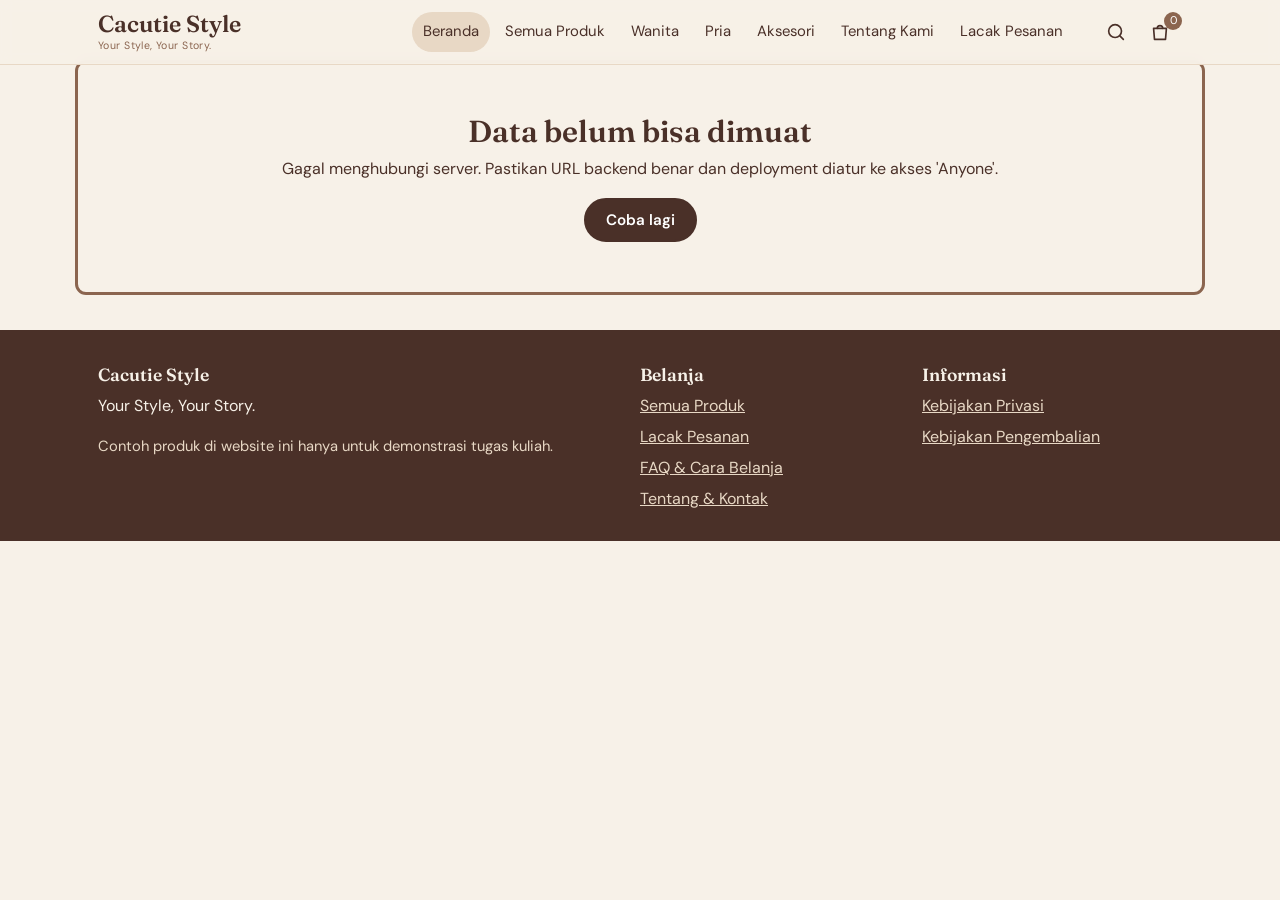
==== index.html @ c0fb253f "index.html" ====
<!DOCTYPE html>
<html lang="id">
<head>
<meta charset="utf-8">
<meta name="viewport" content="width=device-width, initial-scale=1">
<title>Cacutie Style | Your Style, Your Story.</title>
<meta name="description" content="Cacutie Style: toko fashion online untuk wanita, pria, dan aksesori.">
<link rel="preconnect" href="https://fonts.googleapis.com">
<link rel="preconnect" href="https://fonts.gstatic.com" crossorigin>
<link href="https://fonts.googleapis.com/css2?family=DM+Sans:wght@400;500;700&family=Fraunces:wght@600&display=swap" rel="stylesheet">
<link rel="stylesheet" href="style.css">
</head>
<body>
<a class="skip" href="#app">Lewati ke konten</a>

<header class="top">
  <div class="wrap">
    <div class="bar">
      <a class="logo" href="#/" aria-label="Cacutie Style, ke beranda">Cacutie Style<small>Your Style, Your Story.</small></a>
      <nav class="main" id="nav" aria-label="Menu utama">
        <a href="#/" data-r="home">Beranda</a>
        <a href="#/produk" data-r="produk">Semua Produk</a>
        <a href="#/produk?kat=Wanita">Wanita</a>
        <a href="#/produk?kat=Pria">Pria</a>
        <a href="#/produk?kat=Aksesori">Aksesori</a>
        <a href="#/tentang" data-r="tentang">Tentang Kami</a>
        <a href="#/lacak" data-r="lacak">Lacak Pesanan</a>
      </nav>
      <div class="actions">
        <button class="icon-btn" id="btnSearch" aria-label="Cari produk" aria-expanded="false">
          <svg viewBox="0 0 24 24" aria-hidden="true"><circle cx="11" cy="11" r="7"/><path d="M20 20l-3.5-3.5"/></svg>
        </button>
        <a class="icon-btn" href="#/keranjang" aria-label="Keranjang belanja">
          <svg viewBox="0 0 24 24" aria-hidden="true"><path d="M5 8h14l-1 12H6L5 8z"/><path d="M9 8a3 3 0 016 0"/></svg>
          <span class="badge" id="cartCount" hidden>0</span>
        </a>
        <button class="icon-btn burger" id="btnMenu" aria-label="Buka menu" aria-expanded="false" aria-controls="nav">
          <svg viewBox="0 0 24 24" aria-hidden="true"><path d="M4 7h16M4 12h16M4 17h16"/></svg>
        </button>
      </div>
    </div>
    <div class="searchbar" id="searchbar">
      <form id="searchForm" role="search">
        <label class="sr" for="q">Cari produk</label>
        <input id="q" type="search" placeholder="Cari nama produk atau SKU" autocomplete="off">
        <button class="btn" type="submit">Cari</button>
      </form>
    </div>
  </div>
</header>

<main id="app" class="wrap" tabindex="-1"></main>

<footer>
  <div class="wrap fgrid">
    <div>
      <h3>Cacutie Style</h3>
      <p id="fSlogan">Your Style, Your Story.</p>
      <p class="muted" style="color:var(--beige)">Contoh produk di website ini hanya untuk demonstrasi tugas kuliah.</p>
    </div>
    <div>
      <h3>Belanja</h3>
      <ul>
        <li><a href="#/produk">Semua Produk</a></li>
        <li><a href="#/lacak">Lacak Pesanan</a></li>
        <li><a href="#/faq">FAQ &amp; Cara Belanja</a></li>
        <li><a href="#/tentang">Tentang &amp; Kontak</a></li>
      </ul>
    </div>
    <div>
      <h3>Informasi</h3>
      <ul>
        <li><a href="#/privasi">Kebijakan Privasi</a></li>
        <li><a href="#/pengembalian">Kebijakan Pengembalian</a></li>
      </ul>
      <p id="fContact" class="muted" style="color:var(--beige)"></p>
    </div>
  </div>
</footer>

<div id="toast" role="status" aria-live="polite"></div>

<script src="config.js"></script>
<script src="api.js"></script>
<script src="app.js"></script>
</body>
</html>
---- style.css ----
/* Cacutie Style - style.css (dipakai index.html dan admin.html) */
:root{
  --cocoa:#4A3028; --mocha:#8B654F; --latte:#C6A98D; --beige:#E8D8C5; --cream:#F7F1E8; --white:#FFFFFF;
  --ok:#3E6B48; --warn:#9A5B13; --err:#9B2C2C;
  --r:14px; --shadow:0 2px 12px rgba(74,48,40,.08);
  --serif:"Fraunces","Georgia",serif; --sans:"DM Sans","Segoe UI",system-ui,sans-serif;
}
*{box-sizing:border-box}
html{scroll-behavior:smooth}
body{margin:0;background:var(--cream);color:var(--cocoa);font:16px/1.55 var(--sans);overflow-x:hidden}
img{max-width:100%;display:block}
a{color:var(--mocha)}
h1,h2,h3{font-family:var(--serif);font-weight:600;line-height:1.2;margin:0 0 .5em}
h1{font-size:clamp(2rem,6vw,3.2rem)} h2{font-size:clamp(1.4rem,4vw,1.9rem)} h3{font-size:1.1rem}
p{margin:0 0 1em}
:focus-visible{outline:3px solid var(--mocha);outline-offset:2px;border-radius:6px}
.wrap{max-width:1120px;margin:0 auto;padding:0 18px}
.section{padding:34px 0}
.muted{color:#6d5449;font-size:.92rem}
.sr{position:absolute;left:-9999px}
.skip{position:absolute;left:8px;top:-60px;background:var(--cocoa);color:var(--white);padding:8px 14px;border-radius:8px;z-index:100}
.skip:focus{top:8px}

/* Tombol: satu gaya untuk semua halaman */
.btn{display:inline-flex;align-items:center;justify-content:center;gap:8px;min-height:44px;padding:0 20px;border-radius:999px;border:2px solid var(--cocoa);background:var(--cocoa);color:var(--white);font:600 .95rem var(--sans);cursor:pointer;text-decoration:none;transition:background .2s,color .2s}
.btn:hover{background:var(--mocha);border-color:var(--mocha)}
.btn.ghost{background:transparent;color:var(--cocoa)} .btn.ghost:hover{background:var(--beige);border-color:var(--cocoa)}
.btn.danger{background:var(--err);border-color:var(--err)}
.btn.sm{min-height:36px;padding:0 14px;font-size:.85rem}
.btn[disabled]{opacity:.5;cursor:not-allowed}
.link{background:none;border:0;color:var(--mocha);text-decoration:underline;cursor:pointer;font:inherit;padding:6px 0}

/* Header */
header.top{position:sticky;top:0;z-index:50;background:rgba(247,241,232,.96);border-bottom:1px solid var(--beige);backdrop-filter:blur(6px)}
.bar{display:flex;align-items:center;gap:14px;min-height:64px}
.logo{font:600 1.45rem var(--serif);color:var(--cocoa);text-decoration:none;display:flex;flex-direction:column;line-height:1}
.logo small{font:400 .66rem var(--sans);color:var(--mocha);letter-spacing:.04em;margin-top:3px}
nav.main{margin-left:auto;display:flex;gap:4px;align-items:center}
nav.main a{padding:8px 11px;border-radius:999px;color:var(--cocoa);text-decoration:none;font-size:.93rem}
nav.main a:hover,nav.main a.on{background:var(--beige)}
.icon-btn{position:relative;width:44px;height:44px;border-radius:50%;border:0;background:transparent;color:var(--cocoa);cursor:pointer;display:grid;place-items:center}
.icon-btn:hover{background:var(--beige)}
.icon-btn svg{width:22px;height:22px;stroke:currentColor;fill:none;stroke-width:1.8;stroke-linecap:round;stroke-linejoin:round}
.badge{position:absolute;top:2px;right:0;min-width:18px;height:18px;border-radius:9px;background:var(--mocha);color:var(--white);font-size:.7rem;display:grid;place-items:center;padding:0 4px}
.burger{display:none}
.searchbar{display:none;padding:0 0 12px} .searchbar.open{display:block}
.searchbar form{display:flex;gap:8px}
@media(max-width:860px){
  .burger{display:grid}
  nav.main{display:none;position:absolute;left:0;right:0;top:64px;background:var(--cream);flex-direction:column;align-items:stretch;padding:10px 18px 16px;border-bottom:1px solid var(--beige)}
  nav.main.open{display:flex} nav.main a{padding:12px}
  .actions{margin-left:auto}
}
.actions{display:flex}
@media(min-width:861px){.actions{margin-left:6px}}

/* Form */
label{display:block;font-weight:600;font-size:.9rem;margin-bottom:4px}
input,select,textarea{width:100%;min-height:44px;padding:10px 14px;border:1.5px solid var(--latte);border-radius:12px;background:var(--white);color:var(--cocoa);font:inherit}
textarea{min-height:90px;resize:vertical}
.field{margin-bottom:14px} .field .err{color:var(--err);font-size:.85rem;margin-top:4px;min-height:1em}
.field.bad input,.field.bad textarea,.field.bad select{border-color:var(--err)}
.row{display:grid;gap:14px} @media(min-width:640px){.row.two{grid-template-columns:1fr 1fr}}

/* Kartu & grid */
.card{background:var(--white);border-radius:var(--r);box-shadow:var(--shadow);padding:18px}
.grid{display:grid;gap:18px;grid-template-columns:repeat(2,1fr)}
@media(min-width:760px){.grid{grid-template-columns:repeat(3,1fr)}} @media(min-width:1000px){.grid{grid-template-columns:repeat(4,1fr)}}
.pcard{background:var(--white);border-radius:var(--r);box-shadow:var(--shadow);overflow:hidden;text-decoration:none;color:inherit;display:flex;flex-direction:column}
.pcard .meta{padding:12px 14px 16px}
.pcard h3{font:600 1rem var(--sans);margin:0 0 4px}
.price{font-weight:700}
.pimg{position:relative;aspect-ratio:4/5;background:var(--beige);overflow:hidden}
.pimg img{width:100%;height:100%;object-fit:cover}
.ph{width:100%;height:100%;display:grid;place-items:center;text-align:center;padding:12px;font:600 1.1rem var(--serif);color:var(--mocha);background:linear-gradient(160deg,var(--beige),var(--cream))}
.tag{position:absolute;left:10px;top:10px;background:var(--cocoa);color:var(--white);font-size:.75rem;padding:3px 10px;border-radius:999px}
.tag.soldout{background:var(--white);color:var(--err);border:1px solid var(--err)}

/* Hero */
.hero{background:var(--beige);border-radius:24px;padding:44px 24px;margin-top:18px;display:grid;gap:18px}
@media(min-width:800px){.hero{grid-template-columns:1.2fr 1fr;align-items:center;padding:56px}}
.hero .art{aspect-ratio:1;max-width:340px;justify-self:center;width:100%;border-radius:50% 50% 24px 24px;background:radial-gradient(circle at 30% 25%,var(--latte),var(--mocha));display:grid;place-items:center;color:var(--cream);font:600 2.2rem var(--serif);text-align:center;padding:20px}
.cats{display:grid;gap:14px;grid-template-columns:repeat(3,1fr)}
.cat{background:var(--white);border-radius:var(--r);padding:22px 10px;text-align:center;text-decoration:none;color:var(--cocoa);font:600 1.05rem var(--serif);box-shadow:var(--shadow);border-bottom:4px solid var(--latte)}
.cat:hover{border-color:var(--mocha)}
.promo{background:var(--cocoa);color:var(--cream);border-radius:20px;padding:28px 24px;display:flex;flex-wrap:wrap;gap:14px;align-items:center;justify-content:space-between}
.promo h2{margin:0;color:var(--cream)} .promo .btn{background:var(--cream);color:var(--cocoa);border-color:var(--cream)}
.why{display:grid;gap:16px} @media(min-width:760px){.why{grid-template-columns:repeat(3,1fr)}}

/* Katalog & detail */
.filters{display:grid;gap:10px;margin-bottom:18px} @media(min-width:760px){.filters{grid-template-columns:2fr 1fr 1fr 1fr auto;align-items:end}}
.chk{display:flex;align-items:center;gap:8px;min-height:44px;font-weight:500} .chk input{width:20px;min-height:20px}
.detail{display:grid;gap:26px} @media(min-width:800px){.detail{grid-template-columns:1fr 1fr}}
.opts{display:flex;flex-wrap:wrap;gap:8px;margin:6px 0 16px}
.opt{min-height:40px;min-width:44px;padding:0 14px;border:1.5px solid var(--latte);border-radius:999px;background:var(--white);color:var(--cocoa);cursor:pointer;font:inherit}
.opt[aria-pressed=true]{background:var(--cocoa);color:var(--white);border-color:var(--cocoa)}
.opt[disabled]{text-decoration:line-through;opacity:.45;cursor:not-allowed}
.qty{display:inline-flex;align-items:center;border:1.5px solid var(--latte);border-radius:999px;background:var(--white)}
.qty button{width:40px;height:40px;border:0;background:none;font-size:1.2rem;cursor:pointer;color:var(--cocoa)} .qty span{min-width:30px;text-align:center;font-weight:600}
.stars{color:var(--mocha);letter-spacing:2px}
.notice{padding:12px 16px;border-radius:12px;background:var(--beige);margin-bottom:14px}
.notice.warn{background:#F5E4C8;color:var(--warn)} .notice.error{background:#F3D9D6;color:var(--err)} .notice.ok{background:#DDEBDD;color:var(--ok)}
.empty{text-align:center;padding:48px 16px} .empty h2{margin-bottom:8px}

/* Keranjang & checkout */
.cartitem{display:grid;grid-template-columns:80px 1fr;gap:14px;padding:14px 0;border-bottom:1px solid var(--beige)}
.cartitem .pimg{aspect-ratio:1;border-radius:10px}
.cartitem .line{display:flex;flex-wrap:wrap;gap:10px;align-items:center;justify-content:space-between;margin-top:8px}
.layout2{display:grid;gap:22px} @media(min-width:880px){.layout2{grid-template-columns:1.5fr 1fr;align-items:start}}
.sum div{display:flex;justify-content:space-between;padding:5px 0} .sum .tot{border-top:1px solid var(--beige);margin-top:6px;padding-top:10px;font-weight:700;font-size:1.1rem}
.steps{display:flex;gap:6px;list-style:none;padding:0;margin:0 0 20px;flex-wrap:wrap}
.steps li{padding:6px 14px;border-radius:999px;background:var(--beige);font-size:.85rem}
.steps li.on{background:var(--cocoa);color:var(--white)} .steps li.done{background:var(--latte)}
.pay{display:flex;gap:10px;align-items:flex-start;padding:12px;border:1.5px solid var(--latte);border-radius:12px;background:var(--white);margin-bottom:10px;cursor:pointer}
.pay input{width:20px;min-height:20px;margin-top:3px}
.code{font:700 1.5rem var(--serif);background:var(--beige);padding:10px 16px;border-radius:12px;display:inline-block;letter-spacing:.04em;word-break:break-all}
table{width:100%;border-collapse:collapse;font-size:.92rem} th,td{text-align:left;padding:9px 8px;border-bottom:1px solid var(--beige);vertical-align:top} th{background:var(--cream)}
.tablewrap{overflow-x:auto}
.pill{display:inline-block;padding:2px 10px;border-radius:999px;background:var(--beige);font-size:.8rem;white-space:nowrap}

/* Footer, toast, loading */
footer{background:var(--cocoa);color:var(--cream);margin-top:40px;padding:34px 0 24px}
footer a{color:var(--beige)} footer h3{color:var(--cream)}
.fgrid{display:grid;gap:22px} @media(min-width:760px){.fgrid{grid-template-columns:2fr 1fr 1fr}}
footer ul{list-style:none;padding:0;margin:0} footer li{margin-bottom:6px}
#toast{position:fixed;left:50%;bottom:20px;transform:translateX(-50%);z-index:200;display:flex;flex-direction:column;gap:8px;width:min(92vw,420px)}
.toast{background:var(--cocoa);color:var(--white);padding:12px 16px;border-radius:12px;box-shadow:var(--shadow)} .toast.error{background:var(--err)} .toast.ok{background:var(--ok)}
.loading{text-align:center;padding:50px 0;color:var(--mocha)}
.spin{width:30px;height:30px;border:3px solid var(--beige);border-top-color:var(--mocha);border-radius:50%;margin:0 auto 10px;animation:sp .8s linear infinite}
@keyframes sp{to{transform:rotate(360deg)}}
@media(prefers-reduced-motion:reduce){*{animation:none!important;transition:none!important;scroll-behavior:auto!important}}

/* Admin */
.admin-tabs{display:flex;gap:6px;flex-wrap:wrap;margin:16px 0}
.admin-tabs button{min-height:40px;padding:0 16px;border-radius:999px;border:1.5px solid var(--latte);background:var(--white);color:var(--cocoa);cursor:pointer;font:inherit}
.admin-tabs button[aria-selected=true]{background:var(--cocoa);color:var(--white);border-color:var(--cocoa)}
.stats{display:grid;gap:14px;grid-template-columns:repeat(2,1fr);margin-bottom:18px} @media(min-width:800px){.stats{grid-template-columns:repeat(5,1fr)}}
.stat b{display:block;font:600 1.6rem var(--serif)}
dialog{border:0;border-radius:var(--r);padding:20px;max-width:min(680px,94vw);width:100%;background:var(--cream);color:var(--cocoa);box-shadow:0 10px 40px rgba(0,0,0,.25)}
dialog::backdrop{background:rgba(74,48,40,.45)}
.vrow{display:grid;grid-template-columns:1fr 1fr 80px auto auto;gap:6px;margin-bottom:8px;align-items:center}
@media(max-width:560px){.vrow{grid-template-columns:1fr 1fr;} }
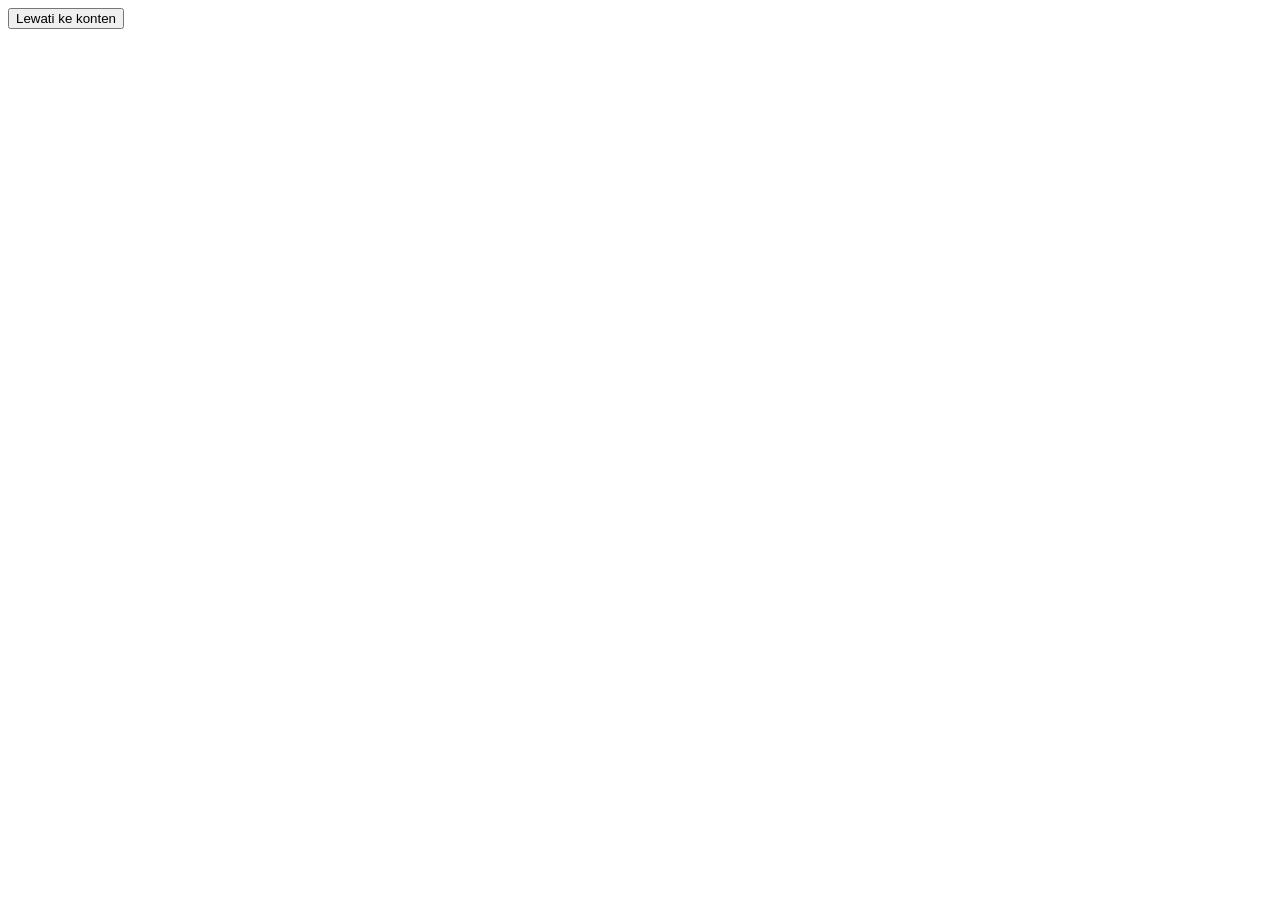
==== commit f4d13218: "Add files via upload" ====
--- a/index.html
+++ b/index.html
@@ -5,26 +5,45 @@
 <meta name="viewport" content="width=device-width, initial-scale=1">
 <title>Cacutie Style | Your Style, Your Story.</title>
 <meta name="description" content="Cacutie Style: toko fashion online untuk wanita, pria, dan aksesori.">
+<link rel="icon" href="assets/logo.svg" type="image/svg+xml">
 <link rel="preconnect" href="https://fonts.googleapis.com">
 <link rel="preconnect" href="https://fonts.gstatic.com" crossorigin>
 <link href="https://fonts.googleapis.com/css2?family=DM+Sans:wght@400;500;700&family=Fraunces:wght@600&display=swap" rel="stylesheet">
-<link rel="stylesheet" href="style.css">
+<link rel="stylesheet" href="css/style.css">
 </head>
 <body>
-<a class="skip" href="#app">Lewati ke konten</a>
+<button class="skip" id="skip" type="button">Lewati ke konten</button>
 
+<!-- 1) GERBANG: tiga pilihan saat tautan dibuka -->
+<section id="gate" class="gate" hidden aria-labelledby="gTitle">
+  <div class="box">
+    <img src="assets/logo.svg" width="96" height="96" alt="Logo Cacutie Style">
+    <h1 id="gTitle">Cacutie Style</h1>
+    <p class="muted" style="font-size:1.05rem">Your Style, Your Story.</p>
+    <div class="gopts">
+      <button class="gopt" id="gGuest" type="button"><b>Masuk sebagai Tamu</b><span>Langsung belanja tanpa akun</span></button>
+      <button class="gopt" id="gAcct" type="button"><b>Login / Buat Akun</b><span id="gAcctSub">Pesan lebih cepat dan lihat riwayat pesananmu</span></button>
+      <button class="gopt" id="gAdmin" type="button"><b>Login Admin</b><span>Kelola produk, pesanan, dan toko</span></button>
+    </div>
+  </div>
+</section>
+
+<!-- 2) TOKO PELANGGAN -->
+<div id="shop" hidden>
 <header class="top">
   <div class="wrap">
     <div class="bar">
-      <a class="logo" href="#/" aria-label="Cacutie Style, ke beranda">Cacutie Style<small>Your Style, Your Story.</small></a>
+      <a class="logo" href="#/" aria-label="Cacutie Style, ke beranda"><img src="assets/logo.svg" alt=""><span class="lt">Cacutie Style<small>Your Style, Your Story.</small></span></a>
       <nav class="main" id="nav" aria-label="Menu utama">
         <a href="#/" data-r="home">Beranda</a>
         <a href="#/produk" data-r="produk">Semua Produk</a>
         <a href="#/produk?kat=Wanita">Wanita</a>
         <a href="#/produk?kat=Pria">Pria</a>
         <a href="#/produk?kat=Aksesori">Aksesori</a>
-        <a href="#/tentang" data-r="tentang">Tentang Kami</a>
         <a href="#/lacak" data-r="lacak">Lacak Pesanan</a>
+        <a href="#/faq" data-r="faq">Bantuan</a>
+        <a href="#/masuk" id="navAcct" data-r="masuk">Masuk / Daftar</a>
+        <a href="#" id="navGate">Ganti mode</a>
       </nav>
       <div class="actions">
         <button class="icon-btn" id="btnSearch" aria-label="Cari produk" aria-expanded="false">
@@ -48,40 +67,28 @@
     </div>
   </div>
 </header>
+<main id="app" class="wrap" tabindex="-1"></main>
+</div>
 
-<main id="app" class="wrap" tabindex="-1"></main>
+<!-- 3) PANEL ADMIN (tautan yang sama) -->
+<div id="admin" hidden>
+<header class="top"><div class="wrap"><div class="bar">
+  <span class="logo"><img src="assets/logo.svg" alt=""><span class="lt">Cacutie Style<small>Panel admin</small></span></span>
+  <nav class="main" style="margin-left:auto;display:flex;position:static;padding:0;border:0;background:none;flex-direction:row">
+    <button class="btn sm ghost" id="admShop" type="button">Lihat toko</button>
+    <button class="btn sm ghost" id="admGate" type="button">Ganti mode</button>
+    <button class="btn sm" id="logout" type="button" hidden>Keluar</button>
+  </nav>
+</div></div></header>
+<main class="wrap" id="adm" tabindex="-1" style="min-height:60vh"></main>
+</div>
 
-<footer>
-  <div class="wrap fgrid">
-    <div>
-      <h3>Cacutie Style</h3>
-      <p id="fSlogan">Your Style, Your Story.</p>
-      <p class="muted" style="color:var(--beige)">Contoh produk di website ini hanya untuk demonstrasi tugas kuliah.</p>
-    </div>
-    <div>
-      <h3>Belanja</h3>
-      <ul>
-        <li><a href="#/produk">Semua Produk</a></li>
-        <li><a href="#/lacak">Lacak Pesanan</a></li>
-        <li><a href="#/faq">FAQ &amp; Cara Belanja</a></li>
-        <li><a href="#/tentang">Tentang &amp; Kontak</a></li>
-      </ul>
-    </div>
-    <div>
-      <h3>Informasi</h3>
-      <ul>
-        <li><a href="#/privasi">Kebijakan Privasi</a></li>
-        <li><a href="#/pengembalian">Kebijakan Pengembalian</a></li>
-      </ul>
-      <p id="fContact" class="muted" style="color:var(--beige)"></p>
-    </div>
-  </div>
-</footer>
-
+<dialog id="dlg" aria-modal="true"></dialog>
 <div id="toast" role="status" aria-live="polite"></div>
 
-<script src="config.js"></script>
-<script src="api.js"></script>
-<script src="app.js"></script>
+<script src="js/config.js"></script>
+<script src="js/api.js"></script>
+<script src="js/admin.js"></script>
+<script src="js/app.js"></script>
 </body>
 </html>
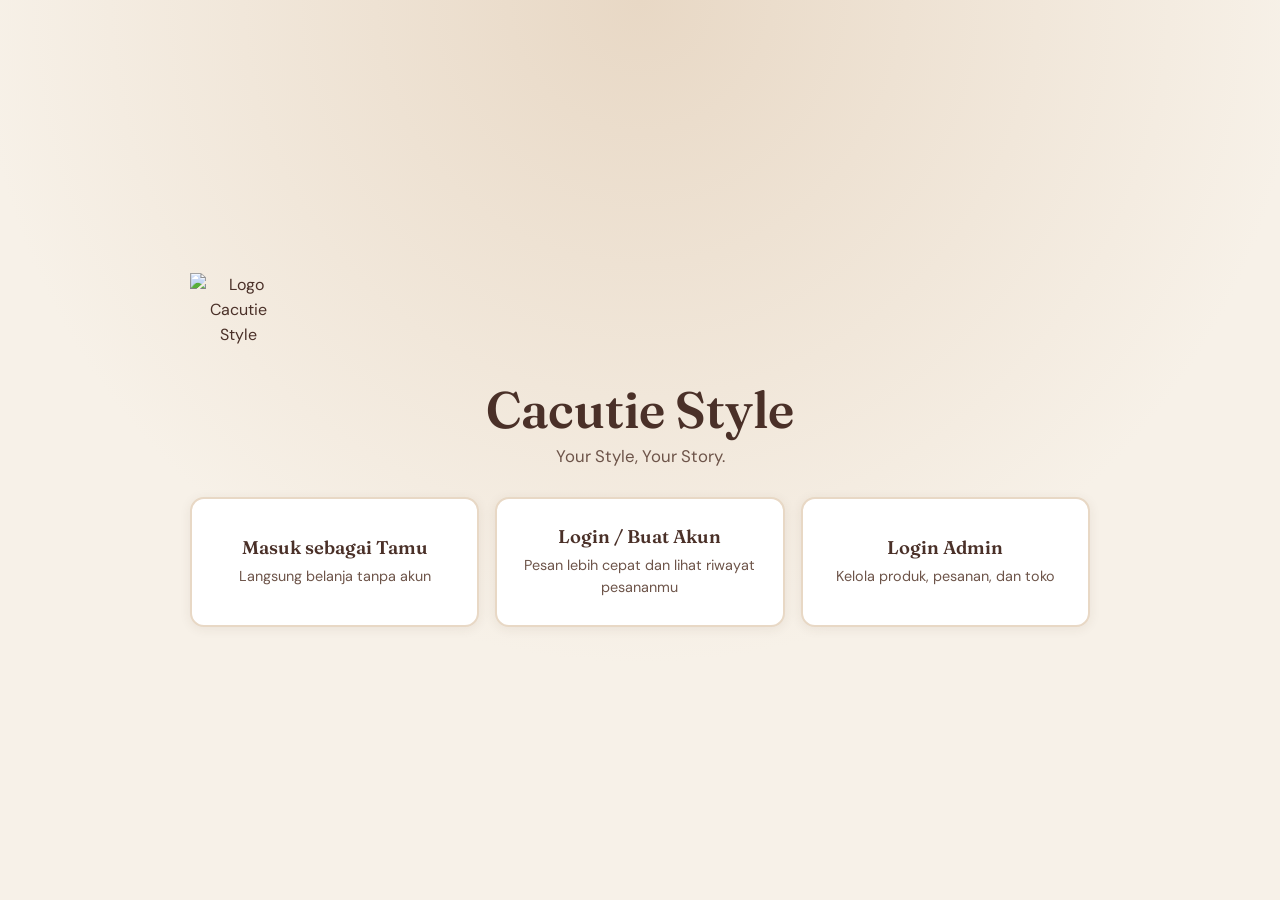
==== commit 19677f3d: "index.html" ====
--- a/index.html
+++ b/index.html
@@ -9,7 +9,7 @@
 <link rel="preconnect" href="https://fonts.googleapis.com">
 <link rel="preconnect" href="https://fonts.gstatic.com" crossorigin>
 <link href="https://fonts.googleapis.com/css2?family=DM+Sans:wght@400;500;700&family=Fraunces:wght@600&display=swap" rel="stylesheet">
-<link rel="stylesheet" href="css/style.css">
+<link rel="stylesheet" href="style.css">
 </head>
 <body>
 <button class="skip" id="skip" type="button">Lewati ke konten</button>
@@ -86,9 +86,9 @@
 <dialog id="dlg" aria-modal="true"></dialog>
 <div id="toast" role="status" aria-live="polite"></div>
 
-<script src="js/config.js"></script>
-<script src="js/api.js"></script>
-<script src="js/admin.js"></script>
-<script src="js/app.js"></script>
+<script src="config.js"></script>
+<script src="api.js"></script>
+<script src="admin.js"></script>
+<script src="app.js"></script>
 </body>
 </html>
--- a/style.css
+++ b/style.css
@@ -0,0 +1,166 @@
+/* Cacutie Style - style.css (dipakai index.html) */
+:root{
+  --cocoa:#4A3028; --mocha:#8B654F; --latte:#C6A98D; --beige:#E8D8C5; --cream:#F7F1E8; --white:#FFFFFF;
+  --ok:#3E6B48; --warn:#9A5B13; --err:#9B2C2C;
+  --r:14px; --shadow:0 2px 12px rgba(74,48,40,.08);
+  --serif:"Fraunces","Georgia",serif; --sans:"DM Sans","Segoe UI",system-ui,sans-serif;
+}
+*{box-sizing:border-box}
+html{scroll-behavior:smooth}
+body{margin:0;background:var(--cream);color:var(--cocoa);font:16px/1.55 var(--sans);overflow-x:hidden}
+img{max-width:100%;display:block}
+a{color:var(--mocha)}
+h1,h2,h3{font-family:var(--serif);font-weight:600;line-height:1.2;margin:0 0 .5em}
+h1{font-size:clamp(2rem,6vw,3.2rem)} h2{font-size:clamp(1.4rem,4vw,1.9rem)} h3{font-size:1.1rem}
+p{margin:0 0 1em}
+:focus-visible{outline:3px solid var(--mocha);outline-offset:2px;border-radius:6px}
+.wrap{max-width:1120px;margin:0 auto;padding:0 18px}
+.section{padding:34px 0}
+.muted{color:#6d5449;font-size:.92rem}
+.sr{position:absolute;left:-9999px}
+.skip{position:absolute;left:8px;top:-60px;background:var(--cocoa);color:var(--white);padding:8px 14px;border-radius:8px;z-index:100}
+.skip:focus{top:8px}
+
+/* Tombol: satu gaya untuk semua halaman */
+.btn{display:inline-flex;align-items:center;justify-content:center;gap:8px;min-height:44px;padding:0 20px;border-radius:999px;border:2px solid var(--cocoa);background:var(--cocoa);color:var(--white);font:600 .95rem var(--sans);cursor:pointer;text-decoration:none;transition:background .2s,color .2s}
+.btn:hover{background:var(--mocha);border-color:var(--mocha)}
+.btn.ghost{background:transparent;color:var(--cocoa)} .btn.ghost:hover{background:var(--beige);border-color:var(--cocoa)}
+.btn.danger{background:var(--err);border-color:var(--err)}
+.btn.sm{min-height:36px;padding:0 14px;font-size:.85rem}
+.btn[disabled]{opacity:.5;cursor:not-allowed}
+.link{background:none;border:0;color:var(--mocha);text-decoration:underline;cursor:pointer;font:inherit;padding:6px 0}
+
+/* Header */
+header.top{position:sticky;top:0;z-index:50;background:rgba(247,241,232,.96);border-bottom:1px solid var(--beige);backdrop-filter:blur(6px)}
+.bar{display:flex;align-items:center;gap:14px;min-height:64px}
+.logo{font:600 1.45rem var(--serif);color:var(--cocoa);text-decoration:none;display:flex;flex-direction:column;line-height:1}
+.logo small{font:400 .66rem var(--sans);color:var(--mocha);letter-spacing:.04em;margin-top:3px}
+nav.main{margin-left:auto;display:flex;gap:4px;align-items:center}
+nav.main a{padding:8px 11px;border-radius:999px;color:var(--cocoa);text-decoration:none;font-size:.93rem}
+nav.main a:hover,nav.main a.on{background:var(--beige)}
+.icon-btn{position:relative;width:44px;height:44px;border-radius:50%;border:0;background:transparent;color:var(--cocoa);cursor:pointer;display:grid;place-items:center}
+.icon-btn:hover{background:var(--beige)}
+.icon-btn svg{width:22px;height:22px;stroke:currentColor;fill:none;stroke-width:1.8;stroke-linecap:round;stroke-linejoin:round}
+.badge{position:absolute;top:2px;right:0;min-width:18px;height:18px;border-radius:9px;background:var(--mocha);color:var(--white);font-size:.7rem;display:grid;place-items:center;padding:0 4px}
+.burger{display:none}
+.searchbar{display:none;padding:0 0 12px} .searchbar.open{display:block}
+.searchbar form{display:flex;gap:8px}
+@media(max-width:860px){
+  .burger{display:grid}
+  nav.main{display:none;position:absolute;left:0;right:0;top:64px;background:var(--cream);flex-direction:column;align-items:stretch;padding:10px 18px 16px;border-bottom:1px solid var(--beige)}
+  nav.main.open{display:flex} nav.main a{padding:12px}
+  .actions{margin-left:auto}
+}
+.actions{display:flex}
+@media(min-width:861px){.actions{margin-left:6px}}
+
+/* Form */
+label{display:block;font-weight:600;font-size:.9rem;margin-bottom:4px}
+input,select,textarea{width:100%;min-height:44px;padding:10px 14px;border:1.5px solid var(--latte);border-radius:12px;background:var(--white);color:var(--cocoa);font:inherit}
+textarea{min-height:90px;resize:vertical}
+.field{margin-bottom:14px} .field .err{color:var(--err);font-size:.85rem;margin-top:4px;min-height:1em}
+.field.bad input,.field.bad textarea,.field.bad select{border-color:var(--err)}
+.row{display:grid;gap:14px} @media(min-width:640px){.row.two{grid-template-columns:1fr 1fr}}
+
+/* Kartu & grid */
+.card{background:var(--white);border-radius:var(--r);box-shadow:var(--shadow);padding:18px}
+.grid{display:grid;gap:18px;grid-template-columns:repeat(2,1fr)}
+@media(min-width:760px){.grid{grid-template-columns:repeat(3,1fr)}} @media(min-width:1000px){.grid{grid-template-columns:repeat(4,1fr)}}
+.pcard{background:var(--white);border-radius:var(--r);box-shadow:var(--shadow);overflow:hidden;text-decoration:none;color:inherit;display:flex;flex-direction:column}
+.pcard .meta{padding:12px 14px 16px}
+.pcard h3{font:600 1rem var(--sans);margin:0 0 4px}
+.price{font-weight:700}
+.pimg{position:relative;aspect-ratio:4/5;background:var(--beige);overflow:hidden}
+.pimg img{width:100%;height:100%;object-fit:cover}
+.ph{width:100%;height:100%;display:grid;place-items:center;text-align:center;padding:12px;font:600 1.1rem var(--serif);color:var(--mocha);background:linear-gradient(160deg,var(--beige),var(--cream))}
+.tag{position:absolute;left:10px;top:10px;background:var(--cocoa);color:var(--white);font-size:.75rem;padding:3px 10px;border-radius:999px}
+.tag.soldout{background:var(--white);color:var(--err);border:1px solid var(--err)}
+
+/* Hero */
+.hero{background:var(--beige);border-radius:24px;padding:44px 24px;margin-top:18px;display:grid;gap:18px}
+@media(min-width:800px){.hero{grid-template-columns:1.2fr 1fr;align-items:center;padding:56px}}
+.hero .art{aspect-ratio:1;max-width:340px;justify-self:center;width:100%;border-radius:50% 50% 24px 24px;background:radial-gradient(circle at 30% 25%,var(--latte),var(--mocha));display:grid;place-items:center;color:var(--cream);font:600 2.2rem var(--serif);text-align:center;padding:20px}
+.cats{display:grid;gap:14px;grid-template-columns:repeat(3,1fr)}
+.cat{background:var(--white);border-radius:var(--r);padding:22px 10px;text-align:center;text-decoration:none;color:var(--cocoa);font:600 1.05rem var(--serif);box-shadow:var(--shadow);border-bottom:4px solid var(--latte)}
+.cat:hover{border-color:var(--mocha)}
+.promo{background:var(--cocoa);color:var(--cream);border-radius:20px;padding:28px 24px;display:flex;flex-wrap:wrap;gap:14px;align-items:center;justify-content:space-between}
+.promo h2{margin:0;color:var(--cream)} .promo .btn{background:var(--cream);color:var(--cocoa);border-color:var(--cream)}
+.why{display:grid;gap:16px} @media(min-width:760px){.why{grid-template-columns:repeat(3,1fr)}}
+
+/* Katalog & detail */
+.filters{display:grid;gap:10px;margin-bottom:18px} @media(min-width:760px){.filters{grid-template-columns:2fr 1fr 1fr 1fr auto;align-items:end}}
+.chk{display:flex;align-items:center;gap:8px;min-height:44px;font-weight:500} .chk input{width:20px;min-height:20px}
+.detail{display:grid;gap:26px} @media(min-width:800px){.detail{grid-template-columns:1fr 1fr}}
+.opts{display:flex;flex-wrap:wrap;gap:8px;margin:6px 0 16px}
+.opt{min-height:40px;min-width:44px;padding:0 14px;border:1.5px solid var(--latte);border-radius:999px;background:var(--white);color:var(--cocoa);cursor:pointer;font:inherit}
+.opt[aria-pressed=true]{background:var(--cocoa);color:var(--white);border-color:var(--cocoa)}
+.opt[disabled]{text-decoration:line-through;opacity:.45;cursor:not-allowed}
+.qty{display:inline-flex;align-items:center;border:1.5px solid var(--latte);border-radius:999px;background:var(--white)}
+.qty button{width:40px;height:40px;border:0;background:none;font-size:1.2rem;cursor:pointer;color:var(--cocoa)} .qty span{min-width:30px;text-align:center;font-weight:600}
+.stars{color:var(--mocha);letter-spacing:2px}
+.notice{padding:12px 16px;border-radius:12px;background:var(--beige);margin-bottom:14px}
+.notice.warn{background:#F5E4C8;color:var(--warn)} .notice.error{background:#F3D9D6;color:var(--err)} .notice.ok{background:#DDEBDD;color:var(--ok)}
+.empty{text-align:center;padding:48px 16px} .empty h2{margin-bottom:8px}
+
+/* Keranjang & checkout */
+.cartitem{display:grid;grid-template-columns:80px 1fr;gap:14px;padding:14px 0;border-bottom:1px solid var(--beige)}
+.cartitem .pimg{aspect-ratio:1;border-radius:10px}
+.cartitem .line{display:flex;flex-wrap:wrap;gap:10px;align-items:center;justify-content:space-between;margin-top:8px}
+.layout2{display:grid;gap:22px} @media(min-width:880px){.layout2{grid-template-columns:1.5fr 1fr;align-items:start}}
+.sum div{display:flex;justify-content:space-between;padding:5px 0} .sum .tot{border-top:1px solid var(--beige);margin-top:6px;padding-top:10px;font-weight:700;font-size:1.1rem}
+.steps{display:flex;gap:6px;list-style:none;padding:0;margin:0 0 20px;flex-wrap:wrap}
+.steps li{padding:6px 14px;border-radius:999px;background:var(--beige);font-size:.85rem}
+.steps li.on{background:var(--cocoa);color:var(--white)} .steps li.done{background:var(--latte)}
+.pay{display:flex;gap:10px;align-items:flex-start;padding:12px;border:1.5px solid var(--latte);border-radius:12px;background:var(--white);margin-bottom:10px;cursor:pointer}
+.pay input{width:20px;min-height:20px;margin-top:3px}
+.code{font:700 1.5rem var(--serif);background:var(--beige);padding:10px 16px;border-radius:12px;display:inline-block;letter-spacing:.04em;word-break:break-all}
+table{width:100%;border-collapse:collapse;font-size:.92rem} th,td{text-align:left;padding:9px 8px;border-bottom:1px solid var(--beige);vertical-align:top} th{background:var(--cream)}
+.tablewrap{overflow-x:auto}
+.pill{display:inline-block;padding:2px 10px;border-radius:999px;background:var(--beige);font-size:.8rem;white-space:nowrap}
+
+/* Footer, toast, loading */
+footer{background:var(--cocoa);color:var(--cream);margin-top:40px;padding:34px 0 24px}
+footer a{color:var(--beige)} footer h3{color:var(--cream)}
+.fgrid{display:grid;gap:22px} @media(min-width:760px){.fgrid{grid-template-columns:2fr 1fr 1fr}}
+footer ul{list-style:none;padding:0;margin:0} footer li{margin-bottom:6px}
+#toast{position:fixed;left:50%;bottom:20px;transform:translateX(-50%);z-index:200;display:flex;flex-direction:column;gap:8px;width:min(92vw,420px)}
+.toast{background:var(--cocoa);color:var(--white);padding:12px 16px;border-radius:12px;box-shadow:var(--shadow)} .toast.error{background:var(--err)} .toast.ok{background:var(--ok)}
+.loading{text-align:center;padding:50px 0;color:var(--mocha)}
+.spin{width:30px;height:30px;border:3px solid var(--beige);border-top-color:var(--mocha);border-radius:50%;margin:0 auto 10px;animation:sp .8s linear infinite}
+@keyframes sp{to{transform:rotate(360deg)}}
+@media(prefers-reduced-motion:reduce){*{animation:none!important;transition:none!important;scroll-behavior:auto!important}}
+
+/* Admin */
+.admin-tabs{display:flex;gap:6px;flex-wrap:wrap;margin:16px 0}
+.admin-tabs button{min-height:40px;padding:0 16px;border-radius:999px;border:1.5px solid var(--latte);background:var(--white);color:var(--cocoa);cursor:pointer;font:inherit}
+.admin-tabs button[aria-selected=true]{background:var(--cocoa);color:var(--white);border-color:var(--cocoa)}
+.stats{display:grid;gap:14px;grid-template-columns:repeat(2,1fr);margin-bottom:18px} @media(min-width:800px){.stats{grid-template-columns:repeat(5,1fr)}}
+.stat b{display:block;font:600 1.6rem var(--serif)}
+dialog{border:0;border-radius:var(--r);padding:20px;max-width:min(680px,94vw);width:100%;background:var(--cream);color:var(--cocoa);box-shadow:0 10px 40px rgba(0,0,0,.25)}
+dialog::backdrop{background:rgba(74,48,40,.45)}
+.vrow{display:grid;grid-template-columns:1fr 1fr 80px auto auto;gap:6px;margin-bottom:8px;align-items:center}
+@media(max-width:560px){.vrow{grid-template-columns:1fr 1fr;} }
+
+/* ===== Revisi: gerbang, logo, iklan ===== */
+[hidden]{display:none!important}
+.skip{border:0;font:inherit;cursor:pointer}
+.logo{flex-direction:row;align-items:center;gap:10px}
+.logo img{width:40px;height:40px;flex:none}
+.logo .lt{display:flex;flex-direction:column;line-height:1}
+.gate{min-height:100vh;display:grid;place-items:center;padding:28px 18px;background:radial-gradient(circle at 50% 0,var(--beige),var(--cream) 60%)}
+.gate .box{width:100%;max-width:900px;text-align:center}
+.gate h1{margin:10px 0 2px}
+.gopts{display:grid;gap:16px;margin-top:28px}
+@media(min-width:760px){.gopts{grid-template-columns:repeat(3,1fr)}}
+.gopt{display:flex;flex-direction:column;gap:6px;align-items:center;justify-content:center;min-height:130px;padding:22px 16px;background:var(--white);border:2px solid var(--beige);border-radius:var(--r);box-shadow:var(--shadow);color:var(--cocoa);font:inherit;cursor:pointer;transition:border-color .2s,transform .2s}
+.gopt:hover{border-color:var(--mocha);transform:translateY(-2px)}
+.gopt b{font:600 1.15rem var(--serif)} .gopt span{font-size:.9rem;color:#6d5449}
+.hero .art{background:var(--white);border-radius:50%;padding:0}
+.hero .art img{width:72%;height:auto}
+.ads{display:grid;gap:16px} @media(min-width:760px){.ads{grid-template-columns:repeat(2,1fr)}}
+.ad{display:flex;background:var(--white);border-radius:var(--r);box-shadow:var(--shadow);overflow:hidden}
+.adimg{flex:0 0 38%;background:var(--beige)} .adimg img{width:100%;height:100%;object-fit:cover}
+.adtxt{padding:16px;display:flex;flex-direction:column;gap:6px;justify-content:center;align-items:flex-start}
+.adtxt h3,.adtxt p{margin:0}
+.crow{display:grid;grid-template-columns:2fr 1fr 1.2fr auto auto;gap:6px;margin-bottom:8px;align-items:center}
+@media(max-width:640px){.crow{grid-template-columns:1fr 1fr}}
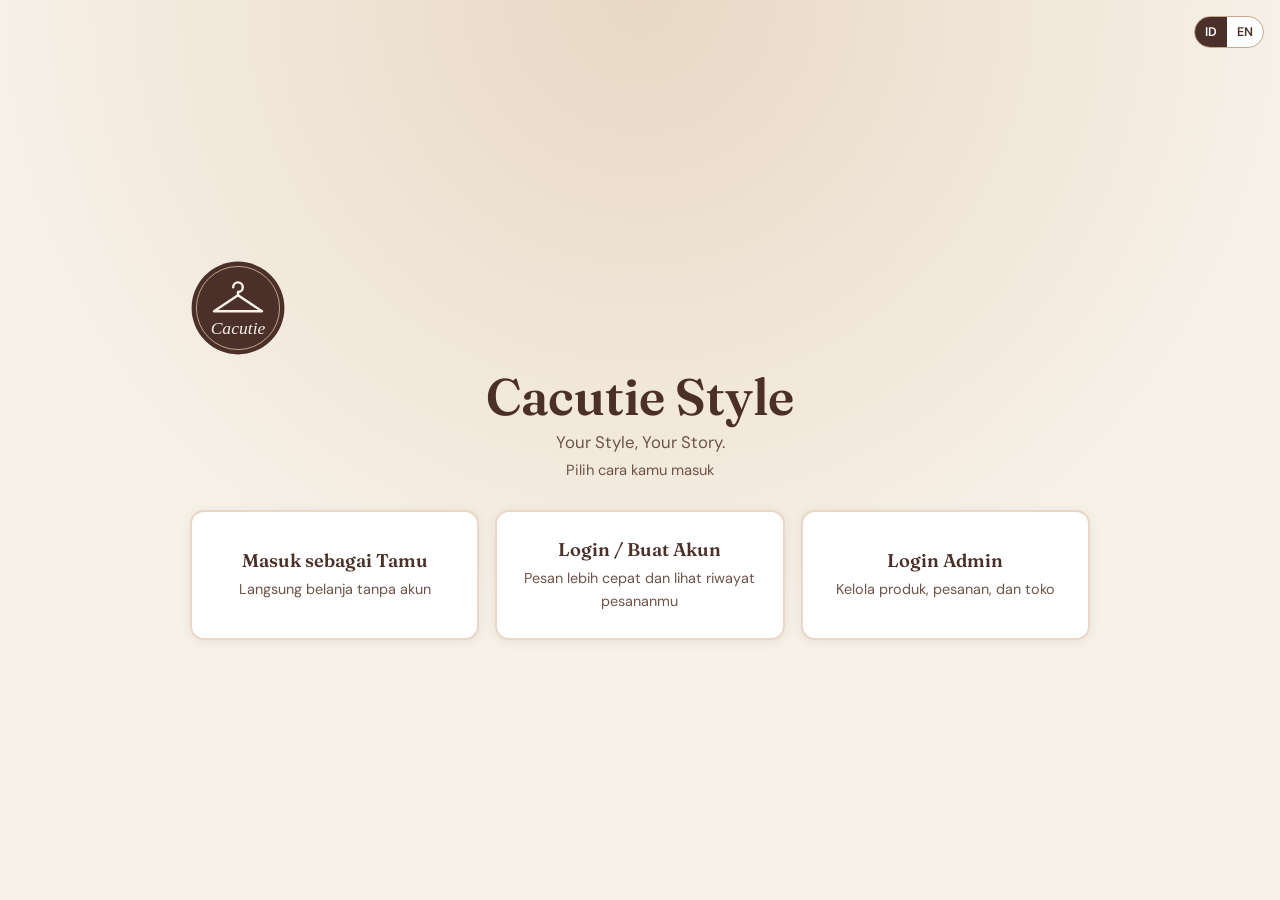
==== commit 006d87c5: "Add files via upload" ====
--- a/index.html
+++ b/index.html
@@ -12,81 +12,93 @@
 <link rel="stylesheet" href="style.css">
 </head>
 <body>
-<button class="skip" id="skip" type="button">Lewati ke konten</button>
+<button class="skip" id="skip" type="button" data-i18n="skip">Lewati ke konten</button>
 
 <!-- 1) GERBANG: tiga pilihan saat tautan dibuka -->
 <section id="gate" class="gate" hidden aria-labelledby="gTitle">
+  <div class="lang gatelang" role="group" aria-label="Language / Bahasa"><button type="button" data-l="id">ID</button><button type="button" data-l="en">EN</button></div>
   <div class="box">
     <img src="assets/logo.svg" width="96" height="96" alt="Logo Cacutie Style">
     <h1 id="gTitle">Cacutie Style</h1>
-    <p class="muted" style="font-size:1.05rem">Your Style, Your Story.</p>
+    <p class="muted" style="font-size:1.05rem;margin-bottom:4px">Your Style, Your Story.</p>
+    <p class="muted" data-i18n="gate.prompt">Pilih cara kamu masuk</p>
     <div class="gopts">
-      <button class="gopt" id="gGuest" type="button"><b>Masuk sebagai Tamu</b><span>Langsung belanja tanpa akun</span></button>
-      <button class="gopt" id="gAcct" type="button"><b>Login / Buat Akun</b><span id="gAcctSub">Pesan lebih cepat dan lihat riwayat pesananmu</span></button>
-      <button class="gopt" id="gAdmin" type="button"><b>Login Admin</b><span>Kelola produk, pesanan, dan toko</span></button>
+      <button class="gopt" id="gGuest" type="button"><b data-i18n="gate.guest">Masuk sebagai Tamu</b><span data-i18n="gate.guest.d">Langsung belanja tanpa akun</span></button>
+      <button class="gopt" id="gAcct" type="button"><b data-i18n="gate.acct">Login / Buat Akun</b><span id="gAcctSub"></span></button>
+      <button class="gopt" id="gAdmin" type="button"><b data-i18n="gate.admin">Login Admin</b><span data-i18n="gate.admin.d">Kelola produk, pesanan, dan toko</span></button>
     </div>
   </div>
 </section>
 
 <!-- 2) TOKO PELANGGAN -->
 <div id="shop" hidden>
+<div class="annc" id="annc" hidden></div>
 <header class="top">
   <div class="wrap">
     <div class="bar">
-      <a class="logo" href="#/" aria-label="Cacutie Style, ke beranda"><img src="assets/logo.svg" alt=""><span class="lt">Cacutie Style<small>Your Style, Your Story.</small></span></a>
-      <nav class="main" id="nav" aria-label="Menu utama">
-        <a href="#/" data-r="home">Beranda</a>
-        <a href="#/produk" data-r="produk">Semua Produk</a>
-        <a href="#/produk?kat=Wanita">Wanita</a>
-        <a href="#/produk?kat=Pria">Pria</a>
-        <a href="#/produk?kat=Aksesori">Aksesori</a>
-        <a href="#/lacak" data-r="lacak">Lacak Pesanan</a>
-        <a href="#/faq" data-r="faq">Bantuan</a>
-        <a href="#/masuk" id="navAcct" data-r="masuk">Masuk / Daftar</a>
-        <a href="#" id="navGate">Ganti mode</a>
-      </nav>
+      <button class="icon-btn burger" id="btnMenu" type="button" data-i18n-aria="nav.open" aria-expanded="false" aria-controls="nav">
+        <svg viewBox="0 0 24 24" aria-hidden="true"><path d="M4 7h16M4 12h16M4 17h16"/></svg>
+      </button>
+      <a class="logo" href="#/" data-i18n-aria="nav.home.aria"><img src="assets/logo.svg" alt=""><span class="lt">Cacutie Style<small>Your Style, Your Story.</small></span></a>
+      <form class="hsearch" id="searchForm" role="search">
+        <label class="sr" for="q" data-i18n="search.label">Cari produk</label>
+        <input id="q" type="search" data-i18n-ph="search.ph" autocomplete="off">
+        <button class="sbtn" type="submit" data-i18n-aria="search.btn"><svg viewBox="0 0 24 24" aria-hidden="true"><circle cx="11" cy="11" r="7"/><path d="M20 20l-3.5-3.5"/></svg></button>
+      </form>
       <div class="actions">
-        <button class="icon-btn" id="btnSearch" aria-label="Cari produk" aria-expanded="false">
-          <svg viewBox="0 0 24 24" aria-hidden="true"><circle cx="11" cy="11" r="7"/><path d="M20 20l-3.5-3.5"/></svg>
+        <div class="lang" role="group" aria-label="Language / Bahasa"><button type="button" data-l="id">ID</button><button type="button" data-l="en">EN</button></div>
+        <button class="icon-btn" id="btnProfile" type="button" data-i18n-aria="p.open">
+          <svg viewBox="0 0 24 24" aria-hidden="true"><circle cx="12" cy="8" r="4"/><path d="M4 21c0-4.4 3.6-7 8-7s8 2.6 8 7"/></svg>
         </button>
-        <a class="icon-btn" href="#/keranjang" aria-label="Keranjang belanja">
+        <a class="icon-btn" href="#/keranjang" data-i18n-aria="cart.aria">
           <svg viewBox="0 0 24 24" aria-hidden="true"><path d="M5 8h14l-1 12H6L5 8z"/><path d="M9 8a3 3 0 016 0"/></svg>
           <span class="badge" id="cartCount" hidden>0</span>
         </a>
-        <button class="icon-btn burger" id="btnMenu" aria-label="Buka menu" aria-expanded="false" aria-controls="nav">
-          <svg viewBox="0 0 24 24" aria-hidden="true"><path d="M4 7h16M4 12h16M4 17h16"/></svg>
-        </button>
       </div>
     </div>
-    <div class="searchbar" id="searchbar">
-      <form id="searchForm" role="search">
-        <label class="sr" for="q">Cari produk</label>
-        <input id="q" type="search" placeholder="Cari nama produk atau SKU" autocomplete="off">
-        <button class="btn" type="submit">Cari</button>
-      </form>
-    </div>
+    <nav class="main" id="nav" data-i18n-aria="nav.aria">
+      <div class="navhead"><b data-i18n="nav.menu">Menu</b></div>
+      <a href="#/" data-key="home" data-i18n="nav.home">Beranda</a>
+      <a href="#/produk" data-key="produk" data-i18n="nav.all">Semua Produk</a>
+      <a href="#/produk?kat=Wanita" data-key="kat:Wanita" data-i18n="nav.women">Wanita</a>
+      <a href="#/produk?kat=Pria" data-key="kat:Pria" data-i18n="nav.men">Pria</a>
+      <a href="#/produk?kat=Aksesori" data-key="kat:Aksesori" data-i18n="nav.acc">Aksesori</a>
+      <a href="#/lacak" data-key="lacak" data-i18n="nav.track">Lacak Pesanan</a>
+      <a href="#/faq" data-key="faq" data-i18n="nav.help">Bantuan</a>
+    </nav>
   </div>
 </header>
 <main id="app" class="wrap" tabindex="-1"></main>
+<footer id="footer"></footer>
+<a id="waFab" class="fab" href="#" data-i18n-aria="wa.fab"><svg viewBox="0 0 24 24" aria-hidden="true"><path d="M20 12a8 8 0 01-11.9 7L4 20l1.1-4A8 8 0 1120 12z"/><path d="M9 9.5c0 3 2.5 5.5 5.5 5.5l1-1.5-2-1-.8.7a4 4 0 01-1.9-1.9l.7-.8-1-2L9 9.5z"/></svg><span data-i18n="wa.fab.label">Hubungi Admin</span></a>
 </div>
 
 <!-- 3) PANEL ADMIN (tautan yang sama) -->
 <div id="admin" hidden>
 <header class="top"><div class="wrap"><div class="bar">
   <span class="logo"><img src="assets/logo.svg" alt=""><span class="lt">Cacutie Style<small>Panel admin</small></span></span>
-  <nav class="main" style="margin-left:auto;display:flex;position:static;padding:0;border:0;background:none;flex-direction:row">
+  <div class="actions" style="margin-left:auto;gap:8px">
     <button class="btn sm ghost" id="admShop" type="button">Lihat toko</button>
     <button class="btn sm ghost" id="admGate" type="button">Ganti mode</button>
     <button class="btn sm" id="logout" type="button" hidden>Keluar</button>
-  </nav>
+    <button class="icon-btn" id="admProfile" type="button" aria-label="Profil admin"><svg viewBox="0 0 24 24" aria-hidden="true"><circle cx="12" cy="8" r="4"/><path d="M4 21c0-4.4 3.6-7 8-7s8 2.6 8 7"/></svg></button>
+  </div>
 </div></div></header>
 <main class="wrap" id="adm" tabindex="-1" style="min-height:60vh"></main>
 </div>
+
+<!-- Panel profil (kanan) dan latar gelap, dipakai toko dan admin -->
+<div class="overlay" id="overlay" hidden></div>
+<aside class="drawer" id="profile" hidden role="dialog" aria-modal="true" aria-labelledby="pTitle" tabindex="-1">
+  <div class="dhead"><b id="pTitle"></b><button class="icon-btn" id="pClose" type="button" data-i18n-aria="close"><svg viewBox="0 0 24 24" aria-hidden="true"><path d="M6 6l12 12M18 6L6 18"/></svg></button></div>
+  <div id="pBody"></div>
+</aside>
 
 <dialog id="dlg" aria-modal="true"></dialog>
 <div id="toast" role="status" aria-live="polite"></div>
 
 <script src="config.js"></script>
+<script src="lang.js"></script>
 <script src="api.js"></script>
 <script src="admin.js"></script>
 <script src="app.js"></script>
--- a/style.css
+++ b/style.css
@@ -30,29 +30,39 @@
 .btn[disabled]{opacity:.5;cursor:not-allowed}
 .link{background:none;border:0;color:var(--mocha);text-decoration:underline;cursor:pointer;font:inherit;padding:6px 0}
 
-/* Header */
-header.top{position:sticky;top:0;z-index:50;background:rgba(247,241,232,.96);border-bottom:1px solid var(--beige);backdrop-filter:blur(6px)}
-.bar{display:flex;align-items:center;gap:14px;min-height:64px}
-.logo{font:600 1.45rem var(--serif);color:var(--cocoa);text-decoration:none;display:flex;flex-direction:column;line-height:1}
-.logo small{font:400 .66rem var(--sans);color:var(--mocha);letter-spacing:.04em;margin-top:3px}
-nav.main{margin-left:auto;display:flex;gap:4px;align-items:center}
-nav.main a{padding:8px 11px;border-radius:999px;color:var(--cocoa);text-decoration:none;font-size:.93rem}
-nav.main a:hover,nav.main a.on{background:var(--beige)}
-.icon-btn{position:relative;width:44px;height:44px;border-radius:50%;border:0;background:transparent;color:var(--cocoa);cursor:pointer;display:grid;place-items:center}
-.icon-btn:hover{background:var(--beige)}
+/* Header (dua baris di desktop, sidebar kiri di HP) */
+header.top{position:sticky;top:0;z-index:50;background:var(--cream);border-bottom:1px solid var(--beige)}
+.bar{display:flex;align-items:center;gap:12px;min-height:64px}
+.logo{font:600 1.35rem var(--serif);color:var(--cocoa);text-decoration:none;display:flex}
+.logo small{font:400 .64rem var(--sans);color:var(--mocha);letter-spacing:.04em;margin-top:3px}
+.hsearch{position:relative;flex:1;max-width:440px;margin:0 auto;display:flex}
+.hsearch input{min-height:40px;padding:8px 46px 8px 16px;border-radius:999px;font-size:.92rem}
+.sbtn{position:absolute;right:4px;top:4px;width:32px;height:32px;border:0;border-radius:50%;background:var(--cocoa);color:var(--white);cursor:pointer;display:grid;place-items:center}
+.sbtn svg{width:16px;height:16px;stroke:currentColor;fill:none;stroke-width:2;stroke-linecap:round}
+.actions{display:flex;align-items:center;gap:2px;margin-left:auto}
+nav.main{display:flex;justify-content:center;gap:4px;padding:0 0 10px;flex-wrap:wrap}
+nav.main a{padding:7px 14px;border-radius:999px;color:var(--cocoa);text-decoration:none;font-size:.88rem;font-weight:500;white-space:nowrap;transition:background .2s,color .2s}
+nav.main a:hover{background:var(--beige)}
+nav.main a.on{background:var(--cocoa);color:var(--white)}
+.navhead,.burger{display:none}
+.icon-btn{position:relative;width:42px;height:42px;border-radius:50%;border:0;background:transparent;color:var(--cocoa);cursor:pointer;display:grid;place-items:center;text-decoration:none}
+.icon-btn:hover,.icon-btn.on{background:var(--beige)}
 .icon-btn svg{width:22px;height:22px;stroke:currentColor;fill:none;stroke-width:1.8;stroke-linecap:round;stroke-linejoin:round}
 .badge{position:absolute;top:2px;right:0;min-width:18px;height:18px;border-radius:9px;background:var(--mocha);color:var(--white);font-size:.7rem;display:grid;place-items:center;padding:0 4px}
-.burger{display:none}
-.searchbar{display:none;padding:0 0 12px} .searchbar.open{display:block}
-.searchbar form{display:flex;gap:8px}
-@media(max-width:860px){
+.lang{display:inline-flex;border:1.5px solid var(--latte);border-radius:999px;overflow:hidden;margin-right:6px;background:var(--white)}
+.lang button{min-height:30px;padding:0 10px;border:0;background:transparent;color:var(--cocoa);font:600 .78rem var(--sans);cursor:pointer}
+.lang button[aria-pressed=true]{background:var(--cocoa);color:var(--white)}
+.annc{background:var(--cocoa);color:var(--cream);text-align:center;font-size:.82rem;font-weight:600;letter-spacing:.03em;padding:7px 12px}
+@media(max-width:900px){
   .burger{display:grid}
-  nav.main{display:none;position:absolute;left:0;right:0;top:64px;background:var(--cream);flex-direction:column;align-items:stretch;padding:10px 18px 16px;border-bottom:1px solid var(--beige)}
-  nav.main.open{display:flex} nav.main a{padding:12px}
-  .actions{margin-left:auto}
+  .bar{flex-wrap:wrap;gap:6px;padding:8px 0}
+  .logo{margin-right:auto}
+  .hsearch{order:5;flex:1 0 100%;max-width:none;margin:0 0 4px}
+  nav.main{position:fixed;top:0;left:0;bottom:0;width:min(82vw,300px);background:var(--cream);z-index:90;flex-direction:column;justify-content:flex-start;flex-wrap:nowrap;padding:16px;gap:6px;transform:translateX(-102%);transition:transform .25s;box-shadow:var(--shadow);overflow-y:auto}
+  nav.main.open{transform:none}
+  nav.main a{padding:13px 16px;font-size:1rem}
+  .navhead{display:block;padding:4px 8px 12px;font:600 1.2rem var(--serif)}
 }
-.actions{display:flex}
-@media(min-width:861px){.actions{margin-left:6px}}
 
 /* Form */
 label{display:block;font-weight:600;font-size:.9rem;margin-bottom:4px}
@@ -164,3 +174,57 @@
 .adtxt h3,.adtxt p{margin:0}
 .crow{display:grid;grid-template-columns:2fr 1fr 1.2fr auto auto;gap:6px;margin-bottom:8px;align-items:center}
 @media(max-width:640px){.crow{grid-template-columns:1fr 1fr}}
+
+/* ===== Revisi 2: panel profil, galeri, iklan, linimasa, footer, WhatsApp ===== */
+.gate{position:relative}
+.gatelang{position:absolute;top:16px;right:16px;margin:0}
+.overlay{position:fixed;inset:0;background:rgba(74,48,40,.45);z-index:80}
+.drawer{position:fixed;top:0;right:0;bottom:0;width:min(92vw,380px);background:var(--cream);z-index:95;padding:18px;overflow-y:auto;box-shadow:-6px 0 24px rgba(0,0,0,.18)}
+.dhead{display:flex;justify-content:space-between;align-items:center;margin-bottom:14px}.dhead b{font:600 1.25rem var(--serif)}
+.pbox{display:flex;gap:12px;align-items:center;margin-bottom:14px}
+.avatar{width:52px;height:52px;border-radius:50%;background:var(--cocoa);color:var(--cream);display:grid;place-items:center;font:600 1.3rem var(--serif);flex:none}
+.pact{display:grid;gap:10px;margin:14px 0}
+.plist{list-style:none;padding:0;margin:0 0 12px}
+.plist a{display:grid;gap:3px;padding:10px 12px;margin-bottom:8px;background:var(--white);border-radius:12px;text-decoration:none;color:var(--cocoa)}
+.fab{position:fixed;right:16px;bottom:18px;z-index:60;display:flex;align-items:center;gap:8px;background:var(--mocha);color:var(--white);text-decoration:none;font-weight:600;font-size:.9rem;padding:0 18px 0 14px;min-height:48px;border-radius:999px;box-shadow:0 4px 14px rgba(74,48,40,.3)}
+.fab:hover{background:var(--cocoa)} .fab svg{width:24px;height:24px;stroke:currentColor;fill:none;stroke-width:1.8;stroke-linecap:round;stroke-linejoin:round}
+@media(max-width:600px){.fab{padding:0;width:52px;height:52px;justify-content:center}.fab span{display:none}}
+footer#footer{margin-top:40px}
+.flogo{display:flex;align-items:center;gap:10px;margin-bottom:8px;font:600 1.2rem var(--serif)}
+.fcopy{border-top:1px solid rgba(232,216,197,.25);margin-top:22px;padding-top:14px;font-size:.85rem;color:var(--beige)}
+@media(min-width:760px){.fgrid{grid-template-columns:1.4fr 1fr 1fr 1.2fr}}
+.gal{position:relative;border-radius:var(--r);overflow:hidden;background:var(--beige)}
+.slides{display:flex;overflow-x:auto;scroll-snap-type:x mandatory;scrollbar-width:none;-webkit-overflow-scrolling:touch}
+.slides::-webkit-scrollbar{display:none}
+.slide{flex:0 0 100%;scroll-snap-align:center;aspect-ratio:4/5}
+.slide img{width:100%;height:100%;object-fit:cover}
+.gnav{position:absolute;top:50%;transform:translateY(-50%);width:40px;height:40px;border-radius:50%;border:0;background:rgba(255,255,255,.92);color:var(--cocoa);font-size:1.6rem;line-height:1;cursor:pointer;box-shadow:var(--shadow)}
+.gnav.prev{left:8px}.gnav.next{right:8px}
+.dots{position:absolute;left:0;right:0;bottom:10px;display:flex;justify-content:center;gap:6px}
+.dot{width:9px;height:9px;padding:0;border-radius:5px;border:0;background:rgba(74,48,40,.35);cursor:pointer;transition:width .2s}
+.dot.on{background:var(--cocoa);width:22px}
+.thumbs{display:flex;gap:8px;margin-top:10px}
+.th{width:64px;height:80px;padding:0;border:2px solid transparent;border-radius:10px;overflow:hidden;cursor:pointer;background:var(--beige)}
+.th.on{border-color:var(--cocoa)} .th img{width:100%;height:100%;object-fit:cover}
+.photos{position:absolute;right:10px;bottom:10px;background:rgba(74,48,40,.8);color:var(--white);font-size:.72rem;padding:2px 8px;border-radius:999px}
+.adlabel{font-size:.7rem;text-transform:uppercase;letter-spacing:.08em;color:#6d5449}
+.ad.info{background:linear-gradient(135deg,var(--cocoa),var(--mocha));color:var(--cream)}
+.ad.info h3{font:700 1.5rem var(--serif);letter-spacing:.02em}
+.ad.info .adlabel{color:var(--beige)} .ad.info .btn{background:var(--cream);color:var(--cocoa);border-color:var(--cream)}
+.ad.video{flex-direction:column}
+@media(min-width:760px){.ad.video{grid-column:1/-1}}
+.adv{aspect-ratio:16/9;background:#000}.adv iframe,.adv video{width:100%;height:100%;border:0;display:block}
+.headline{background:var(--beige);border-radius:14px;padding:16px;margin-bottom:16px;display:grid;gap:2px}
+.headline small{color:#6d5449}.headline b{font:600 1.3rem var(--serif)}
+.headline.process,.headline.pack,.headline.ship{background:#F5E4C8}.headline.done{background:#DDEBDD}.headline.cancel{background:#F3D9D6}
+.tl{list-style:none;margin:0 0 12px;padding:0}
+.tl li{position:relative;display:flex;gap:14px;padding:0 0 18px}
+.tl li::before{content:"";position:absolute;left:8px;top:20px;bottom:0;width:2px;background:var(--beige)}
+.tl li:last-child::before{display:none}
+.tl .dot{flex:none;width:18px;height:18px;border-radius:50%;border:2px solid var(--latte);background:var(--white);z-index:1;margin-top:2px;padding:0}
+.tl li.done .dot{background:var(--ok);border-color:var(--ok)} .tl li.done::before{background:var(--ok)}
+.tl li.cur .dot{background:var(--mocha);border-color:var(--mocha);animation:pulse 1.6s infinite}
+.tl li.todo{color:#8a766c} .tl li.cancel .dot{background:var(--err);border-color:var(--err)}
+@keyframes pulse{0%{box-shadow:0 0 0 0 rgba(139,101,79,.5)}100%{box-shadow:0 0 0 10px rgba(139,101,79,0)}}
+.qris{display:block;max-width:260px;width:100%;border-radius:12px;background:var(--white);padding:8px;margin:8px 0}
+.pay.dis{opacity:.55;cursor:not-allowed}
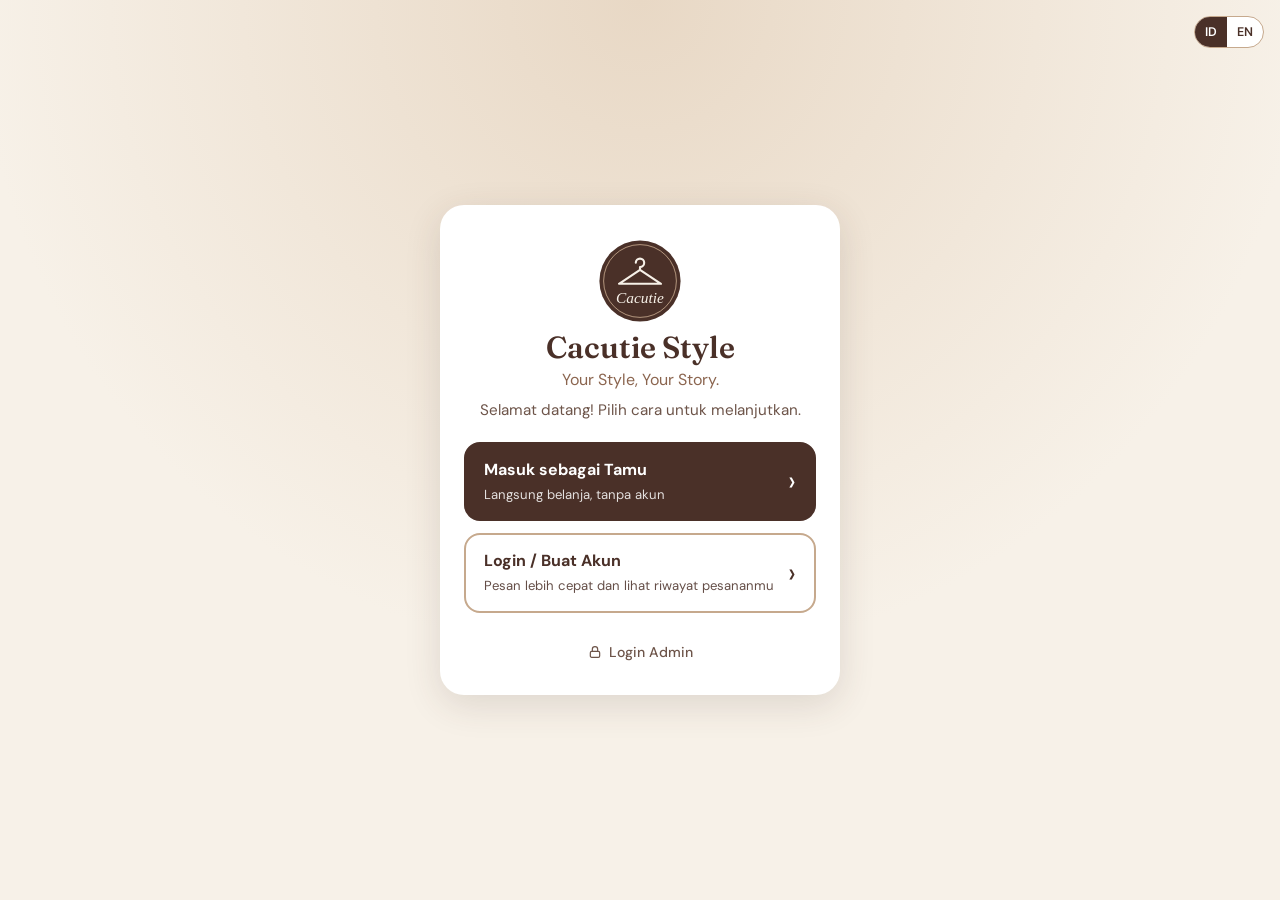
==== commit a153f493: "Add files via upload" ====
--- a/index.html
+++ b/index.html
@@ -17,16 +17,14 @@
 <!-- 1) GERBANG: tiga pilihan saat tautan dibuka -->
 <section id="gate" class="gate" hidden aria-labelledby="gTitle">
   <div class="lang gatelang" role="group" aria-label="Language / Bahasa"><button type="button" data-l="id">ID</button><button type="button" data-l="en">EN</button></div>
-  <div class="box">
-    <img src="assets/logo.svg" width="96" height="96" alt="Logo Cacutie Style">
+  <div class="gcard">
+    <img src="assets/logo.svg" width="84" height="84" alt="Logo Cacutie Style">
     <h1 id="gTitle">Cacutie Style</h1>
-    <p class="muted" style="font-size:1.05rem;margin-bottom:4px">Your Style, Your Story.</p>
-    <p class="muted" data-i18n="gate.prompt">Pilih cara kamu masuk</p>
-    <div class="gopts">
-      <button class="gopt" id="gGuest" type="button"><b data-i18n="gate.guest">Masuk sebagai Tamu</b><span data-i18n="gate.guest.d">Langsung belanja tanpa akun</span></button>
-      <button class="gopt" id="gAcct" type="button"><b data-i18n="gate.acct">Login / Buat Akun</b><span id="gAcctSub"></span></button>
-      <button class="gopt" id="gAdmin" type="button"><b data-i18n="gate.admin">Login Admin</b><span data-i18n="gate.admin.d">Kelola produk, pesanan, dan toko</span></button>
-    </div>
+    <p class="gslogan">Your Style, Your Story.</p>
+    <p class="gwelcome" data-i18n="gate.welcome">Selamat datang! Pilih cara untuk melanjutkan.</p>
+    <button class="gbtn" id="gGuest" type="button"><span><b data-i18n="gate.guest">Masuk sebagai Tamu</b><small data-i18n="gate.guest.d">Langsung belanja, tanpa akun</small></span><span class="arr" aria-hidden="true">&rsaquo;</span></button>
+    <button class="gbtn alt" id="gAcct" type="button"><span><b data-i18n="gate.acct">Login / Buat Akun</b><small id="gAcctSub"></small></span><span class="arr" aria-hidden="true">&rsaquo;</span></button>
+    <button class="gadmin" id="gAdmin" type="button"><svg viewBox="0 0 24 24" aria-hidden="true"><rect x="5" y="11" width="14" height="9" rx="2"/><path d="M8 11V8a4 4 0 018 0v3"/></svg><span data-i18n="gate.admin.link">Login Admin</span></button>
   </div>
 </section>
 
@@ -51,7 +49,7 @@
           <svg viewBox="0 0 24 24" aria-hidden="true"><circle cx="12" cy="8" r="4"/><path d="M4 21c0-4.4 3.6-7 8-7s8 2.6 8 7"/></svg>
         </button>
         <a class="icon-btn" href="#/keranjang" data-i18n-aria="cart.aria">
-          <svg viewBox="0 0 24 24" aria-hidden="true"><path d="M5 8h14l-1 12H6L5 8z"/><path d="M9 8a3 3 0 016 0"/></svg>
+          <svg viewBox="0 0 24 24" aria-hidden="true"><circle cx="9" cy="20" r="1.4"/><circle cx="18" cy="20" r="1.4"/><path d="M2 3h3l2.7 12.4a2 2 0 002 1.6h8.2a2 2 0 002-1.5L21.5 7H6"/></svg>
           <span class="badge" id="cartCount" hidden>0</span>
         </a>
       </div>
@@ -59,11 +57,11 @@
     <nav class="main" id="nav" data-i18n-aria="nav.aria">
       <div class="navhead"><b data-i18n="nav.menu">Menu</b></div>
       <a href="#/" data-key="home" data-i18n="nav.home">Beranda</a>
-      <a href="#/produk" data-key="produk" data-i18n="nav.all">Semua Produk</a>
       <a href="#/produk?kat=Wanita" data-key="kat:Wanita" data-i18n="nav.women">Wanita</a>
       <a href="#/produk?kat=Pria" data-key="kat:Pria" data-i18n="nav.men">Pria</a>
       <a href="#/produk?kat=Aksesori" data-key="kat:Aksesori" data-i18n="nav.acc">Aksesori</a>
       <a href="#/lacak" data-key="lacak" data-i18n="nav.track">Lacak Pesanan</a>
+      <a href="#/retur" data-key="retur" data-i18n="nav.return">Cara Retur</a>
       <a href="#/faq" data-key="faq" data-i18n="nav.help">Bantuan</a>
     </nav>
   </div>
@@ -71,6 +69,7 @@
 <main id="app" class="wrap" tabindex="-1"></main>
 <footer id="footer"></footer>
 <a id="waFab" class="fab" href="#" data-i18n-aria="wa.fab"><svg viewBox="0 0 24 24" aria-hidden="true"><path d="M20 12a8 8 0 01-11.9 7L4 20l1.1-4A8 8 0 1120 12z"/><path d="M9 9.5c0 3 2.5 5.5 5.5 5.5l1-1.5-2-1-.8.7a4 4 0 01-1.9-1.9l.7-.8-1-2L9 9.5z"/></svg><span data-i18n="wa.fab.label">Hubungi Admin</span></a>
+<aside id="floatAd" class="floatad" hidden data-i18n-aria="ad.label"></aside>
 </div>
 
 <!-- 3) PANEL ADMIN (tautan yang sama) -->
--- a/style.css
+++ b/style.css
@@ -44,7 +44,7 @@
 nav.main a{padding:7px 14px;border-radius:999px;color:var(--cocoa);text-decoration:none;font-size:.88rem;font-weight:500;white-space:nowrap;transition:background .2s,color .2s}
 nav.main a:hover{background:var(--beige)}
 nav.main a.on{background:var(--cocoa);color:var(--white)}
-.navhead,.burger{display:none}
+.navhead,.icon-btn.burger{display:none}
 .icon-btn{position:relative;width:42px;height:42px;border-radius:50%;border:0;background:transparent;color:var(--cocoa);cursor:pointer;display:grid;place-items:center;text-decoration:none}
 .icon-btn:hover,.icon-btn.on{background:var(--beige)}
 .icon-btn svg{width:22px;height:22px;stroke:currentColor;fill:none;stroke-width:1.8;stroke-linecap:round;stroke-linejoin:round}
@@ -54,7 +54,7 @@
 .lang button[aria-pressed=true]{background:var(--cocoa);color:var(--white)}
 .annc{background:var(--cocoa);color:var(--cream);text-align:center;font-size:.82rem;font-weight:600;letter-spacing:.03em;padding:7px 12px}
 @media(max-width:900px){
-  .burger{display:grid}
+  .icon-btn.burger{display:grid}
   .bar{flex-wrap:wrap;gap:6px;padding:8px 0}
   .logo{margin-right:auto}
   .hsearch{order:5;flex:1 0 100%;max-width:none;margin:0 0 4px}
@@ -228,3 +228,51 @@
 @keyframes pulse{0%{box-shadow:0 0 0 0 rgba(139,101,79,.5)}100%{box-shadow:0 0 0 10px rgba(139,101,79,0)}}
 .qris{display:block;max-width:260px;width:100%;border-radius:12px;background:var(--white);padding:8px;margin:8px 0}
 .pay.dis{opacity:.55;cursor:not-allowed}
+
+/* ===== Revisi 3 ===== */
+.gate{padding:24px 16px}
+.gcard{width:100%;max-width:400px;background:var(--white);border-radius:24px;box-shadow:0 10px 36px rgba(74,48,40,.14);padding:34px 24px 26px;text-align:center}
+.gcard img{width:84px;height:84px;margin:0 auto 4px}
+.gcard h1{font-size:1.9rem;margin:6px 0 2px}
+.gslogan{color:var(--mocha);margin:0 0 6px}
+.gwelcome{color:#6d5449;font-size:.95rem;margin:0 0 20px}
+.gbtn{display:flex;width:100%;align-items:center;justify-content:space-between;gap:12px;text-align:left;padding:14px 18px;margin-bottom:12px;border-radius:16px;border:2px solid var(--cocoa);background:var(--cocoa);color:var(--white);font:inherit;cursor:pointer;transition:background .2s,border-color .2s}
+.gbtn:hover{background:var(--mocha);border-color:var(--mocha)}
+.gbtn b{display:block;font-size:1rem} .gbtn small{display:block;font-size:.82rem;opacity:.85;margin-top:2px}
+.gbtn .arr{font-size:1.8rem;line-height:1}
+.gbtn.alt{background:var(--white);color:var(--cocoa);border-color:var(--latte)} .gbtn.alt:hover{background:var(--beige);border-color:var(--cocoa);color:var(--cocoa)}
+.gadmin{display:inline-flex;align-items:center;gap:6px;margin-top:10px;background:none;border:0;color:#6d5449;font:500 .88rem var(--sans);cursor:pointer;padding:8px 10px;border-radius:8px}
+.gadmin:hover{color:var(--cocoa);text-decoration:underline}
+.gadmin svg{width:16px;height:16px;stroke:currentColor;fill:none;stroke-width:1.8;stroke-linecap:round;stroke-linejoin:round}
+.sizeinfo{background:var(--white);border:1.5px solid var(--beige);border-radius:12px;padding:10px 14px;margin:0 0 12px;font-size:.92rem}
+.sizechart{margin:0 0 14px} .sizechart summary{cursor:pointer;color:var(--mocha);font-weight:600;margin-bottom:6px}
+.sizechart tr.on td{background:var(--beige);font-weight:600}
+.locrow{display:flex;gap:10px;align-items:center;flex-wrap:wrap;margin:0 0 6px}
+.locnote{font-size:.8rem;color:#6d5449;margin:0 0 14px}
+.rsteps{padding-left:22px} .rsteps li{margin-bottom:10px}
+.rtlist{list-style:none;padding:0;margin:0 0 10px} .rtlist li{margin-bottom:8px}
+.stats{grid-template-columns:repeat(auto-fit,minmax(150px,1fr))!important}
+.crow{grid-template-columns:2fr 1fr 1.2fr auto auto auto}
+@media(max-width:640px){.crow{grid-template-columns:1fr 1fr}}
+.fn{display:grid;grid-template-columns:150px 1fr 56px;gap:10px;align-items:center;margin-bottom:8px;font-size:.9rem}
+.fbar{background:var(--beige);border-radius:8px;height:16px;overflow:hidden} .fbar i{display:block;height:100%;background:var(--mocha);border-radius:8px}
+.fn b{text-align:right}
+@media(max-width:560px){.fn{grid-template-columns:110px 1fr 40px}}
+
+/* ===== Revisi 4: sidebar HP, iklan mengambang ===== */
+/* Header membuat lapisan sendiri (z-index 50). Saat sidebar terbuka, header diangkat di atas latar gelap (80)
+   supaya sidebar yang ada di dalamnya tidak tertutup dan bisa diketuk. */
+body.navopen header.top{z-index:100}
+@media(max-width:900px){
+  nav.main{visibility:hidden;transition:transform .25s,visibility .25s}
+  nav.main.open{visibility:visible}
+}
+.floatad{position:fixed;left:14px;bottom:18px;z-index:55;width:min(250px,calc(100vw - 100px));background:var(--white);border:1.5px solid var(--beige);border-radius:16px;box-shadow:0 6px 20px rgba(74,48,40,.22);animation:fadeUp .4s ease 1.2s both}
+.floatad .fbody{display:flex;gap:10px;align-items:center;padding:10px 32px 10px 10px;color:var(--cocoa);text-decoration:none}
+.floatad img{width:52px;height:64px;object-fit:cover;border-radius:10px;flex:none;background:var(--beige)}
+.ftxt{display:grid;gap:1px;font-size:.82rem;line-height:1.3}
+.ftxt small{color:#6d5449;font-size:.66rem;text-transform:uppercase;letter-spacing:.08em}
+.ftxt b{font-size:.92rem}
+.fclose{position:absolute;top:5px;right:5px;width:26px;height:26px;border:0;border-radius:50%;background:var(--beige);color:var(--cocoa);font-size:1.15rem;line-height:1;cursor:pointer;display:grid;place-items:center;padding:0}
+.fclose:hover{background:var(--latte)}
+@keyframes fadeUp{from{opacity:0;transform:translateY(12px)}to{opacity:1;transform:none}}
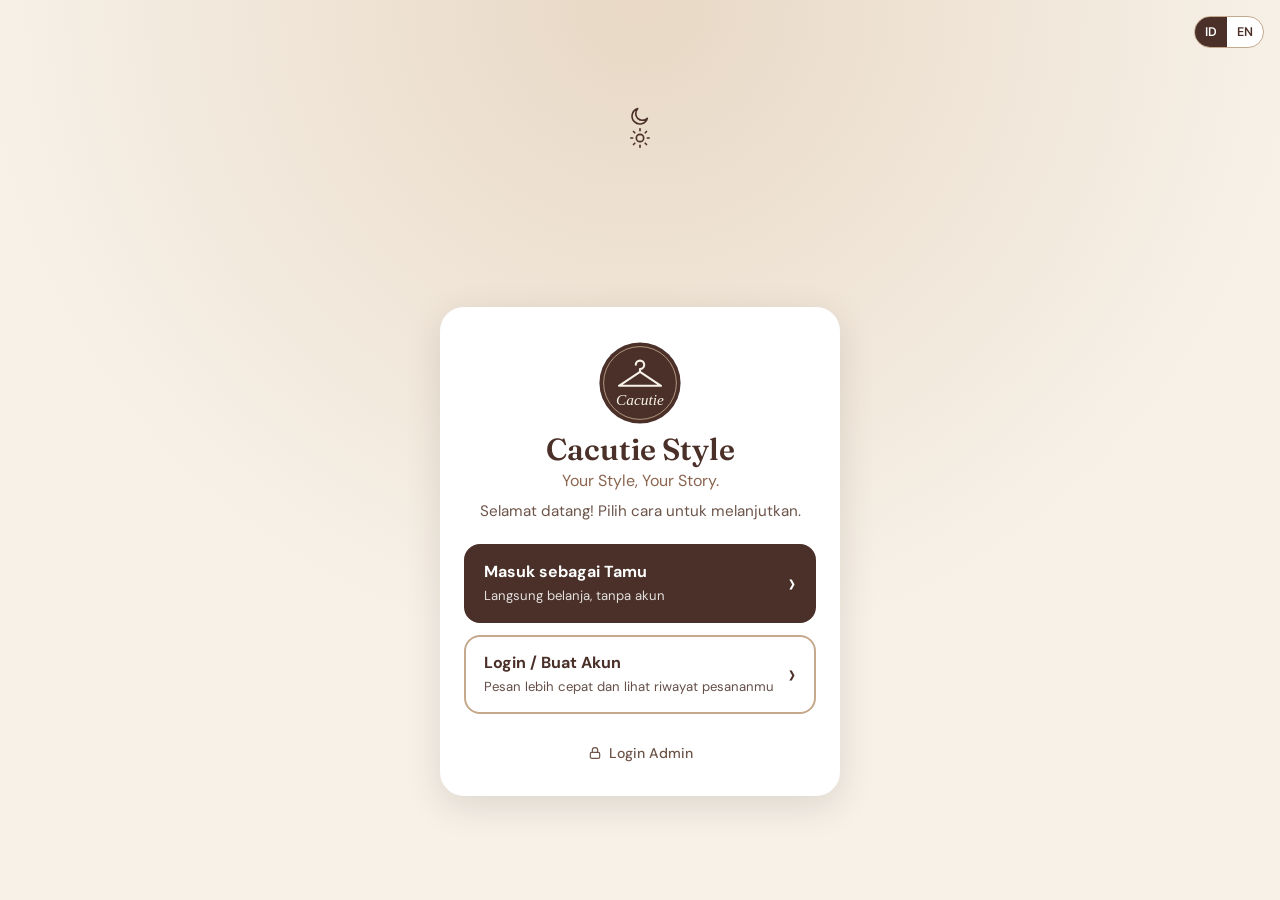
==== commit 0e9a8dc8: "Add files via upload" ====
--- a/index.html
+++ b/index.html
@@ -3,6 +3,8 @@
 <head>
 <meta charset="utf-8">
 <meta name="viewport" content="width=device-width, initial-scale=1">
+<meta name="color-scheme" content="light dark">
+<script>(function(){try{var t=localStorage.getItem("cs_theme");if(!t)t=(window.matchMedia&&matchMedia("(prefers-color-scheme: dark)").matches)?"dark":"light";document.documentElement.setAttribute("data-theme",t)}catch(e){}})();</script>
 <title>Cacutie Style | Your Style, Your Story.</title>
 <meta name="description" content="Cacutie Style: toko fashion online untuk wanita, pria, dan aksesori.">
 <link rel="icon" href="assets/logo.svg" type="image/svg+xml">
@@ -17,6 +19,7 @@
 <!-- 1) GERBANG: tiga pilihan saat tautan dibuka -->
 <section id="gate" class="gate" hidden aria-labelledby="gTitle">
   <div class="lang gatelang" role="group" aria-label="Language / Bahasa"><button type="button" data-l="id">ID</button><button type="button" data-l="en">EN</button></div>
+  <button class="icon-btn themebtn gatetheme" type="button" aria-label="Mode gelap"><svg class="ico-moon" viewBox="0 0 24 24" aria-hidden="true"><path d="M20 14.5A8.5 8.5 0 119.5 4a7 7 0 0010.5 10.5z"/></svg><svg class="ico-sun" viewBox="0 0 24 24" aria-hidden="true"><circle cx="12" cy="12" r="4"/><path d="M12 2v2M12 20v2M2 12h2M20 12h2M4.9 4.9l1.4 1.4M17.7 17.7l1.4 1.4M4.9 19.1l1.4-1.4M17.7 6.3l1.4-1.4"/></svg></button>
   <div class="gcard">
     <img src="assets/logo.svg" width="84" height="84" alt="Logo Cacutie Style">
     <h1 id="gTitle">Cacutie Style</h1>
@@ -45,6 +48,7 @@
       </form>
       <div class="actions">
         <div class="lang" role="group" aria-label="Language / Bahasa"><button type="button" data-l="id">ID</button><button type="button" data-l="en">EN</button></div>
+        <button class="icon-btn themebtn" type="button" aria-label="Mode gelap"><svg class="ico-moon" viewBox="0 0 24 24" aria-hidden="true"><path d="M20 14.5A8.5 8.5 0 119.5 4a7 7 0 0010.5 10.5z"/></svg><svg class="ico-sun" viewBox="0 0 24 24" aria-hidden="true"><circle cx="12" cy="12" r="4"/><path d="M12 2v2M12 20v2M2 12h2M20 12h2M4.9 4.9l1.4 1.4M17.7 17.7l1.4 1.4M4.9 19.1l1.4-1.4M17.7 6.3l1.4-1.4"/></svg></button>
         <button class="icon-btn" id="btnProfile" type="button" data-i18n-aria="p.open">
           <svg viewBox="0 0 24 24" aria-hidden="true"><circle cx="12" cy="8" r="4"/><path d="M4 21c0-4.4 3.6-7 8-7s8 2.6 8 7"/></svg>
         </button>
@@ -61,7 +65,6 @@
       <a href="#/produk?kat=Pria" data-key="kat:Pria" data-i18n="nav.men">Pria</a>
       <a href="#/produk?kat=Aksesori" data-key="kat:Aksesori" data-i18n="nav.acc">Aksesori</a>
       <a href="#/lacak" data-key="lacak" data-i18n="nav.track">Lacak Pesanan</a>
-      <a href="#/retur" data-key="retur" data-i18n="nav.return">Cara Retur</a>
       <a href="#/faq" data-key="faq" data-i18n="nav.help">Bantuan</a>
     </nav>
   </div>
@@ -80,6 +83,7 @@
     <button class="btn sm ghost" id="admShop" type="button">Lihat toko</button>
     <button class="btn sm ghost" id="admGate" type="button">Ganti mode</button>
     <button class="btn sm" id="logout" type="button" hidden>Keluar</button>
+    <button class="icon-btn themebtn" type="button" aria-label="Mode gelap"><svg class="ico-moon" viewBox="0 0 24 24" aria-hidden="true"><path d="M20 14.5A8.5 8.5 0 119.5 4a7 7 0 0010.5 10.5z"/></svg><svg class="ico-sun" viewBox="0 0 24 24" aria-hidden="true"><circle cx="12" cy="12" r="4"/><path d="M12 2v2M12 20v2M2 12h2M20 12h2M4.9 4.9l1.4 1.4M17.7 17.7l1.4 1.4M4.9 19.1l1.4-1.4M17.7 6.3l1.4-1.4"/></svg></button>
     <button class="icon-btn" id="admProfile" type="button" aria-label="Profil admin"><svg viewBox="0 0 24 24" aria-hidden="true"><circle cx="12" cy="8" r="4"/><path d="M4 21c0-4.4 3.6-7 8-7s8 2.6 8 7"/></svg></button>
   </div>
 </div></div></header>
--- a/style.css
+++ b/style.css
@@ -276,3 +276,17 @@
 .fclose{position:absolute;top:5px;right:5px;width:26px;height:26px;border:0;border-radius:50%;background:var(--beige);color:var(--cocoa);font-size:1.15rem;line-height:1;cursor:pointer;display:grid;place-items:center;padding:0}
 .fclose:hover{background:var(--latte)}
 @keyframes fadeUp{from{opacity:0;transform:translateY(12px)}to{opacity:1;transform:none}}
+
+/* ===== Revisi 5: Cara Retur di dalam Bantuan ===== */
+.chips{display:flex;gap:8px;flex-wrap:wrap;margin:0 0 14px}
+.chip{padding:7px 14px;border:0;border-radius:999px;background:var(--beige);color:var(--cocoa);font:500 .88rem var(--sans);cursor:pointer}
+.chip:hover{background:var(--latte)}
+#returSection,#contactSection,#faqSection{scroll-margin-top:150px}
+
+/* ===== Revisi 6: kotak pencarian di tengah (sejajar dengan baris menu) ===== */
+@media(min-width:901px){
+  #shop .bar{display:grid;grid-template-columns:1fr minmax(260px,440px) 1fr;align-items:center;gap:12px}
+  #shop .bar .logo{justify-self:start}
+  #shop .bar .hsearch{margin:0;max-width:none;width:100%}
+  #shop .bar .actions{justify-self:end;margin-left:0}
+}
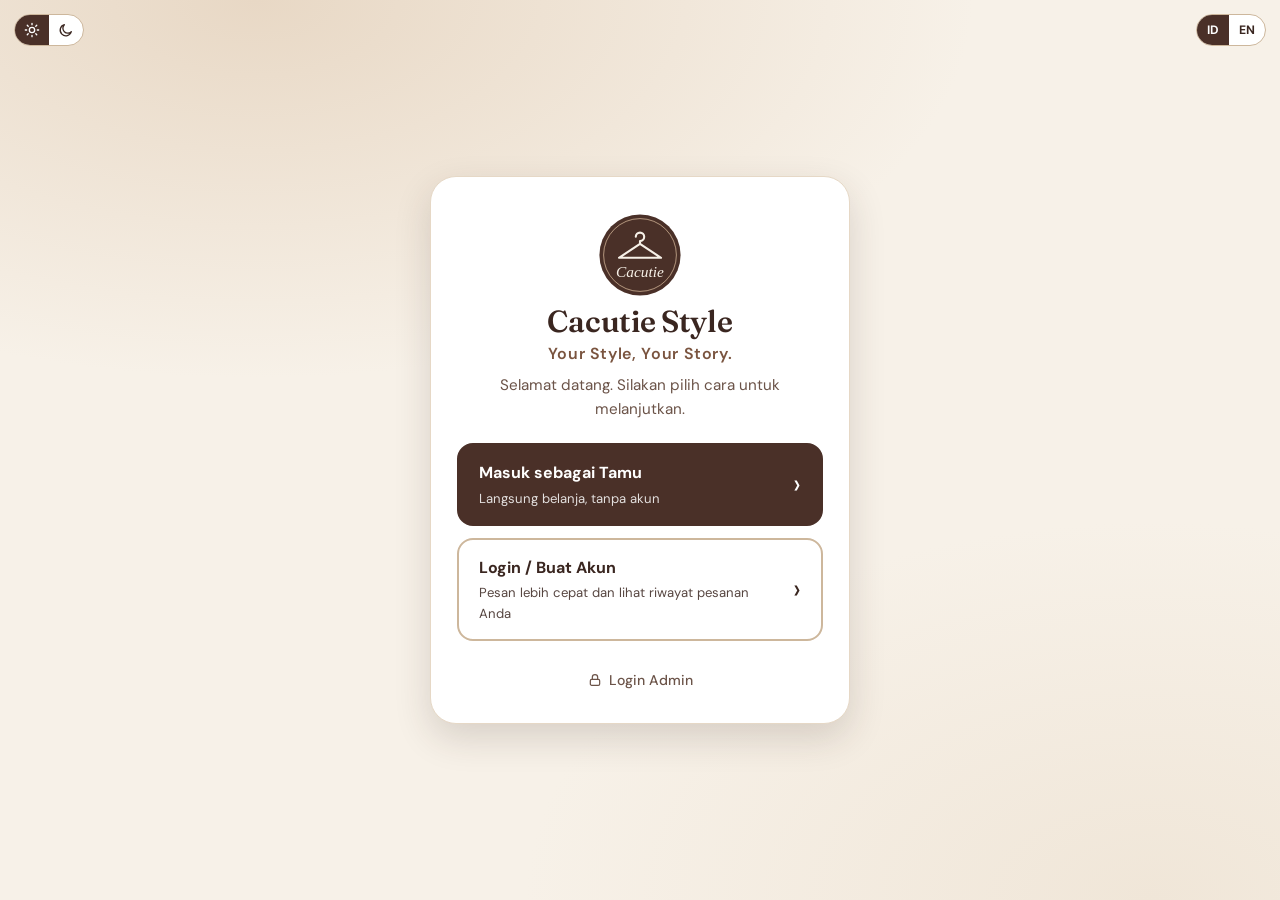
==== commit 30eed97a: "Add files via upload" ====
--- a/index.html
+++ b/index.html
@@ -17,9 +17,9 @@
 <button class="skip" id="skip" type="button" data-i18n="skip">Lewati ke konten</button>
 
 <!-- 1) GERBANG: tiga pilihan saat tautan dibuka -->
-<section id="gate" class="gate" hidden aria-labelledby="gTitle">
+<section id="gate" class="gate" aria-labelledby="gTitle">
   <div class="lang gatelang" role="group" aria-label="Language / Bahasa"><button type="button" data-l="id">ID</button><button type="button" data-l="en">EN</button></div>
-  <button class="icon-btn themebtn gatetheme" type="button" aria-label="Mode gelap"><svg class="ico-moon" viewBox="0 0 24 24" aria-hidden="true"><path d="M20 14.5A8.5 8.5 0 119.5 4a7 7 0 0010.5 10.5z"/></svg><svg class="ico-sun" viewBox="0 0 24 24" aria-hidden="true"><circle cx="12" cy="12" r="4"/><path d="M12 2v2M12 20v2M2 12h2M20 12h2M4.9 4.9l1.4 1.4M17.7 17.7l1.4 1.4M4.9 19.1l1.4-1.4M17.7 6.3l1.4-1.4"/></svg></button>
+  <div class="themesw gatetheme" role="group" data-i18n-aria="theme.label"><button type="button" data-theme-set="light" aria-pressed="false" data-i18n-aria="theme.light"><svg viewBox="0 0 24 24" aria-hidden="true"><circle cx="12" cy="12" r="4"/><path d="M12 2v2M12 20v2M2 12h2M20 12h2M4.9 4.9l1.4 1.4M17.7 17.7l1.4 1.4M4.9 19.1l1.4-1.4M17.7 6.3l1.4-1.4"/></svg></button><button type="button" data-theme-set="dark" aria-pressed="false" data-i18n-aria="theme.dark"><svg viewBox="0 0 24 24" aria-hidden="true"><path d="M20 14.5A8.5 8.5 0 119.5 4a7 7 0 0010.5 10.5z"/></svg></button></div>
   <div class="gcard">
     <img src="assets/logo.svg" width="84" height="84" alt="Logo Cacutie Style">
     <h1 id="gTitle">Cacutie Style</h1>
@@ -48,7 +48,7 @@
       </form>
       <div class="actions">
         <div class="lang" role="group" aria-label="Language / Bahasa"><button type="button" data-l="id">ID</button><button type="button" data-l="en">EN</button></div>
-        <button class="icon-btn themebtn" type="button" aria-label="Mode gelap"><svg class="ico-moon" viewBox="0 0 24 24" aria-hidden="true"><path d="M20 14.5A8.5 8.5 0 119.5 4a7 7 0 0010.5 10.5z"/></svg><svg class="ico-sun" viewBox="0 0 24 24" aria-hidden="true"><circle cx="12" cy="12" r="4"/><path d="M12 2v2M12 20v2M2 12h2M20 12h2M4.9 4.9l1.4 1.4M17.7 17.7l1.4 1.4M4.9 19.1l1.4-1.4M17.7 6.3l1.4-1.4"/></svg></button>
+        <div class="themesw" role="group" data-i18n-aria="theme.label"><button type="button" data-theme-set="light" aria-pressed="false" data-i18n-aria="theme.light"><svg viewBox="0 0 24 24" aria-hidden="true"><circle cx="12" cy="12" r="4"/><path d="M12 2v2M12 20v2M2 12h2M20 12h2M4.9 4.9l1.4 1.4M17.7 17.7l1.4 1.4M4.9 19.1l1.4-1.4M17.7 6.3l1.4-1.4"/></svg></button><button type="button" data-theme-set="dark" aria-pressed="false" data-i18n-aria="theme.dark"><svg viewBox="0 0 24 24" aria-hidden="true"><path d="M20 14.5A8.5 8.5 0 119.5 4a7 7 0 0010.5 10.5z"/></svg></button></div>
         <button class="icon-btn" id="btnProfile" type="button" data-i18n-aria="p.open">
           <svg viewBox="0 0 24 24" aria-hidden="true"><circle cx="12" cy="8" r="4"/><path d="M4 21c0-4.4 3.6-7 8-7s8 2.6 8 7"/></svg>
         </button>
@@ -69,7 +69,7 @@
     </nav>
   </div>
 </header>
-<main id="app" class="wrap" tabindex="-1"></main>
+<main id="app" tabindex="-1"></main>
 <footer id="footer"></footer>
 <a id="waFab" class="fab" href="#" data-i18n-aria="wa.fab"><svg viewBox="0 0 24 24" aria-hidden="true"><path d="M20 12a8 8 0 01-11.9 7L4 20l1.1-4A8 8 0 1120 12z"/><path d="M9 9.5c0 3 2.5 5.5 5.5 5.5l1-1.5-2-1-.8.7a4 4 0 01-1.9-1.9l.7-.8-1-2L9 9.5z"/></svg><span data-i18n="wa.fab.label">Hubungi Admin</span></a>
 <aside id="floatAd" class="floatad" hidden data-i18n-aria="ad.label"></aside>
@@ -83,7 +83,7 @@
     <button class="btn sm ghost" id="admShop" type="button">Lihat toko</button>
     <button class="btn sm ghost" id="admGate" type="button">Ganti mode</button>
     <button class="btn sm" id="logout" type="button" hidden>Keluar</button>
-    <button class="icon-btn themebtn" type="button" aria-label="Mode gelap"><svg class="ico-moon" viewBox="0 0 24 24" aria-hidden="true"><path d="M20 14.5A8.5 8.5 0 119.5 4a7 7 0 0010.5 10.5z"/></svg><svg class="ico-sun" viewBox="0 0 24 24" aria-hidden="true"><circle cx="12" cy="12" r="4"/><path d="M12 2v2M12 20v2M2 12h2M20 12h2M4.9 4.9l1.4 1.4M17.7 17.7l1.4 1.4M4.9 19.1l1.4-1.4M17.7 6.3l1.4-1.4"/></svg></button>
+    <div class="themesw" role="group" data-i18n-aria="theme.label"><button type="button" data-theme-set="light" aria-pressed="false" data-i18n-aria="theme.light"><svg viewBox="0 0 24 24" aria-hidden="true"><circle cx="12" cy="12" r="4"/><path d="M12 2v2M12 20v2M2 12h2M20 12h2M4.9 4.9l1.4 1.4M17.7 17.7l1.4 1.4M4.9 19.1l1.4-1.4M17.7 6.3l1.4-1.4"/></svg></button><button type="button" data-theme-set="dark" aria-pressed="false" data-i18n-aria="theme.dark"><svg viewBox="0 0 24 24" aria-hidden="true"><path d="M20 14.5A8.5 8.5 0 119.5 4a7 7 0 0010.5 10.5z"/></svg></button></div>
     <button class="icon-btn" id="admProfile" type="button" aria-label="Profil admin"><svg viewBox="0 0 24 24" aria-hidden="true"><circle cx="12" cy="8" r="4"/><path d="M4 21c0-4.4 3.6-7 8-7s8 2.6 8 7"/></svg></button>
   </div>
 </div></div></header>
--- a/style.css
+++ b/style.css
@@ -1,292 +1,359 @@
-/* Cacutie Style - style.css (dipakai index.html) */
+/* Cacutie Style - style.css
+   Sistem warna per peran (token). Mode gelap hanya mengganti token, jadi semua komponen ikut konsisten. */
 :root{
-  --cocoa:#4A3028; --mocha:#8B654F; --latte:#C6A98D; --beige:#E8D8C5; --cream:#F7F1E8; --white:#FFFFFF;
-  --ok:#3E6B48; --warn:#9A5B13; --err:#9B2C2C;
-  --r:14px; --shadow:0 2px 12px rgba(74,48,40,.08);
-  --serif:"Fraunces","Georgia",serif; --sans:"DM Sans","Segoe UI",system-ui,sans-serif;
+  --bg:#F7F1E8; --bg2:#F0E6D8; --surface:#FFFFFF; --surface2:#FBF6EE;
+  --text:#3A2620; --text2:#6B5348; --line:#E6D8C6; --line2:#CDB79C;
+  --primary:#4A3028; --primary-ink:#FFFFFF; --primary-hover:#6B4635; --accent:#7A543F; --soft:#E8D8C5;
+  --ok:#2F6B3F; --ok-bg:#E3F0E4; --warn:#85530F; --warn-bg:#F7E9CF; --err:#9B2C2C; --err-bg:#F6DEDB;
+  --footer-bg:#3A241D; --footer-ink:#EFE3D3; --footer-mute:#C9B7A3;
+  --shadow-s:0 1px 2px rgba(58,38,32,.06),0 6px 18px rgba(58,38,32,.07); --shadow-m:0 14px 36px rgba(58,38,32,.16);
+  --radius:18px; --serif:"Fraunces","Georgia",serif; --sans:"DM Sans","Segoe UI",system-ui,sans-serif;
+  /* alias lama agar gaya inline lama tetap bekerja */
+  --cream:var(--bg); --cocoa:var(--text); --white:var(--surface); --beige:var(--soft); --latte:var(--line2); --mocha:var(--accent); --muted:var(--text2); --shadow:var(--shadow-s); --r:var(--radius);
 }
+html[data-theme="dark"]{color-scheme:dark;
+  --bg:#17110E; --bg2:#1E1612; --surface:#241A15; --surface2:#2B201A;
+  --text:#F3EADF; --text2:#C2AE9C; --line:#3A2C25; --line2:#5A463A;
+  --primary:#EBDDCB; --primary-ink:#1B1310; --primary-hover:#FFF4E6; --accent:#DDBF9F; --soft:#35271F;
+  --ok:#8FCB9B; --ok-bg:#1F3526; --warn:#E8B96D; --warn-bg:#3D2F1C; --err:#F29A9A; --err-bg:#432426;
+  --footer-bg:#0F0A08; --footer-ink:#E9DECF; --footer-mute:#B8A590;
+  --shadow-s:0 1px 2px rgba(0,0,0,.4),0 6px 18px rgba(0,0,0,.35); --shadow-m:0 14px 36px rgba(0,0,0,.55)}
 *{box-sizing:border-box}
-html{scroll-behavior:smooth}
-body{margin:0;background:var(--cream);color:var(--cocoa);font:16px/1.55 var(--sans);overflow-x:hidden}
+html{scroll-behavior:smooth;-webkit-text-size-adjust:100%}
+body{margin:0;background:var(--bg);color:var(--text);font:16px/1.6 var(--sans);overflow-x:hidden;transition:background .25s,color .25s}
 img{max-width:100%;display:block}
-a{color:var(--mocha)}
-h1,h2,h3{font-family:var(--serif);font-weight:600;line-height:1.2;margin:0 0 .5em}
-h1{font-size:clamp(2rem,6vw,3.2rem)} h2{font-size:clamp(1.4rem,4vw,1.9rem)} h3{font-size:1.1rem}
+a{color:var(--accent)}
+h1,h2,h3{font-family:var(--serif);font-weight:600;line-height:1.2;margin:0 0 .5em;letter-spacing:-.01em}
+h1{font-size:clamp(1.7rem,4.5vw,2.4rem)} h2{font-size:clamp(1.3rem,3.4vw,1.75rem)} h3{font-size:1.08rem}
 p{margin:0 0 1em}
-:focus-visible{outline:3px solid var(--mocha);outline-offset:2px;border-radius:6px}
-.wrap{max-width:1120px;margin:0 auto;padding:0 18px}
-.section{padding:34px 0}
-.muted{color:#6d5449;font-size:.92rem}
+[hidden]{display:none!important}
+:focus-visible{outline:3px solid var(--accent);outline-offset:2px;border-radius:8px}
+.wrap{max-width:1200px;margin:0 auto;padding:0 20px}
+.narrow{max-width:760px;margin-left:auto;margin-right:auto}
+.mid{max-width:980px;margin-left:auto;margin-right:auto}
+.page{padding:26px 0 56px}
+.section{padding:30px 0}
+.muted{color:var(--text2);font-size:.92rem}
 .sr{position:absolute;left:-9999px}
-.skip{position:absolute;left:8px;top:-60px;background:var(--cocoa);color:var(--white);padding:8px 14px;border-radius:8px;z-index:100}
+.skip{position:absolute;left:8px;top:-60px;background:var(--primary);color:var(--primary-ink);padding:8px 14px;border-radius:8px;z-index:300;border:0;font:inherit;cursor:pointer}
 .skip:focus{top:8px}
-
-/* Tombol: satu gaya untuk semua halaman */
-.btn{display:inline-flex;align-items:center;justify-content:center;gap:8px;min-height:44px;padding:0 20px;border-radius:999px;border:2px solid var(--cocoa);background:var(--cocoa);color:var(--white);font:600 .95rem var(--sans);cursor:pointer;text-decoration:none;transition:background .2s,color .2s}
-.btn:hover{background:var(--mocha);border-color:var(--mocha)}
-.btn.ghost{background:transparent;color:var(--cocoa)} .btn.ghost:hover{background:var(--beige);border-color:var(--cocoa)}
-.btn.danger{background:var(--err);border-color:var(--err)}
-.btn.sm{min-height:36px;padding:0 14px;font-size:.85rem}
+.eyebrow{display:inline-block;font:600 .72rem var(--sans);letter-spacing:.16em;text-transform:uppercase;color:var(--accent);margin-bottom:10px}
+
+/* ===== Tombol ===== */
+.btn{display:inline-flex;align-items:center;justify-content:center;gap:8px;min-height:46px;padding:0 24px;border-radius:999px;border:1.5px solid var(--primary);background:var(--primary);color:var(--primary-ink);font:600 .95rem var(--sans);letter-spacing:.01em;cursor:pointer;text-decoration:none;transition:background .2s,color .2s,border-color .2s,transform .15s}
+.btn:hover{background:var(--primary-hover);border-color:var(--primary-hover)}
+.btn:active{transform:scale(.98)}
+.btn.ghost{background:transparent;color:var(--text);border-color:var(--line2)}
+.btn.ghost:hover{background:var(--soft);border-color:var(--text)}
+.btn.danger{background:var(--err);border-color:var(--err);color:#fff}
+.btn.sm{min-height:38px;padding:0 16px;font-size:.86rem}
 .btn[disabled]{opacity:.5;cursor:not-allowed}
-.link{background:none;border:0;color:var(--mocha);text-decoration:underline;cursor:pointer;font:inherit;padding:6px 0}
-
-/* Header (dua baris di desktop, sidebar kiri di HP) */
-header.top{position:sticky;top:0;z-index:50;background:var(--cream);border-bottom:1px solid var(--beige)}
-.bar{display:flex;align-items:center;gap:12px;min-height:64px}
-.logo{font:600 1.35rem var(--serif);color:var(--cocoa);text-decoration:none;display:flex}
-.logo small{font:400 .64rem var(--sans);color:var(--mocha);letter-spacing:.04em;margin-top:3px}
+.btn svg,.backbtn svg{width:18px;height:18px;stroke:currentColor;fill:none;stroke-width:2;stroke-linecap:round;stroke-linejoin:round}
+.backbtn{min-height:42px;padding:0 18px 0 12px;font-size:.9rem}
+.link{background:none;border:0;color:var(--accent);text-decoration:underline;cursor:pointer;font:inherit;padding:6px 0}
+.pagehead{display:flex;align-items:center;gap:14px;flex-wrap:wrap;margin-bottom:22px}
+.pagehead h1{margin:0}
+
+/* ===== Header ===== */
+.annc{background:var(--primary);color:var(--primary-ink);text-align:center;font-size:.8rem;font-weight:600;letter-spacing:.06em;padding:8px 14px}
+header.top{position:sticky;top:0;z-index:50;background:var(--surface);border-bottom:1px solid var(--line)}
+.bar{display:flex;align-items:center;gap:12px;min-height:68px}
+.logo{display:flex;flex-direction:row;align-items:center;gap:10px;font:600 1.3rem var(--serif);color:var(--text);text-decoration:none}
+.logo img{width:40px;height:40px;flex:none}
+.logo .lt{display:flex;flex-direction:column;line-height:1}
+.logo small{font:500 .62rem var(--sans);color:var(--accent);letter-spacing:.14em;margin-top:4px;text-transform:uppercase}
 .hsearch{position:relative;flex:1;max-width:440px;margin:0 auto;display:flex}
-.hsearch input{min-height:40px;padding:8px 46px 8px 16px;border-radius:999px;font-size:.92rem}
-.sbtn{position:absolute;right:4px;top:4px;width:32px;height:32px;border:0;border-radius:50%;background:var(--cocoa);color:var(--white);cursor:pointer;display:grid;place-items:center}
+.hsearch input{min-height:42px;padding:8px 48px 8px 18px;border-radius:999px;font-size:.92rem;background:var(--bg)}
+.sbtn{position:absolute;right:4px;top:5px;width:32px;height:32px;border:0;border-radius:50%;background:var(--primary);color:var(--primary-ink);cursor:pointer;display:grid;place-items:center}
 .sbtn svg{width:16px;height:16px;stroke:currentColor;fill:none;stroke-width:2;stroke-linecap:round}
-.actions{display:flex;align-items:center;gap:2px;margin-left:auto}
-nav.main{display:flex;justify-content:center;gap:4px;padding:0 0 10px;flex-wrap:wrap}
-nav.main a{padding:7px 14px;border-radius:999px;color:var(--cocoa);text-decoration:none;font-size:.88rem;font-weight:500;white-space:nowrap;transition:background .2s,color .2s}
-nav.main a:hover{background:var(--beige)}
-nav.main a.on{background:var(--cocoa);color:var(--white)}
-.navhead,.icon-btn.burger{display:none}
-.icon-btn{position:relative;width:42px;height:42px;border-radius:50%;border:0;background:transparent;color:var(--cocoa);cursor:pointer;display:grid;place-items:center;text-decoration:none}
-.icon-btn:hover,.icon-btn.on{background:var(--beige)}
+.actions{display:flex;align-items:center;gap:6px;margin-left:auto}
+nav.main{display:flex;justify-content:center;gap:2px;padding:0 0 10px;flex-wrap:wrap}
+nav.main a{padding:8px 16px;border-radius:999px;color:var(--text);text-decoration:none;font-size:.88rem;font-weight:500;white-space:nowrap;transition:background .2s,color .2s}
+nav.main a:hover{background:var(--soft)}
+nav.main a.on{background:var(--primary);color:var(--primary-ink)}
+.navhead{display:none}
+.icon-btn{position:relative;width:42px;height:42px;border-radius:50%;border:0;background:transparent;color:var(--text);cursor:pointer;display:grid;place-items:center;text-decoration:none}
+.icon-btn:hover,.icon-btn.on{background:var(--soft)}
 .icon-btn svg{width:22px;height:22px;stroke:currentColor;fill:none;stroke-width:1.8;stroke-linecap:round;stroke-linejoin:round}
-.badge{position:absolute;top:2px;right:0;min-width:18px;height:18px;border-radius:9px;background:var(--mocha);color:var(--white);font-size:.7rem;display:grid;place-items:center;padding:0 4px}
-.lang{display:inline-flex;border:1.5px solid var(--latte);border-radius:999px;overflow:hidden;margin-right:6px;background:var(--white)}
-.lang button{min-height:30px;padding:0 10px;border:0;background:transparent;color:var(--cocoa);font:600 .78rem var(--sans);cursor:pointer}
-.lang button[aria-pressed=true]{background:var(--cocoa);color:var(--white)}
-.annc{background:var(--cocoa);color:var(--cream);text-align:center;font-size:.82rem;font-weight:600;letter-spacing:.03em;padding:7px 12px}
+.icon-btn.burger{display:none}
+.badge{position:absolute;top:1px;right:-1px;min-width:19px;height:19px;border-radius:10px;background:var(--accent);color:var(--surface);font-size:.7rem;font-weight:700;display:grid;place-items:center;padding:0 5px}
+.lang,.themesw{display:inline-flex;border:1.5px solid var(--line2);border-radius:999px;overflow:hidden;background:var(--surface)}
+.lang button,.themesw button{min-height:30px;border:0;background:transparent;color:var(--text);cursor:pointer;display:grid;place-items:center}
+.lang button{padding:0 10px;font:700 .76rem var(--sans)}
+.themesw button{width:34px;padding:0}
+.themesw svg{width:16px;height:16px;stroke:currentColor;fill:none;stroke-width:2;stroke-linecap:round;stroke-linejoin:round}
+.lang button[aria-pressed=true],.themesw button[aria-pressed=true]{background:var(--primary);color:var(--primary-ink)}
+.themesw{margin-right:2px}
+@media(min-width:901px){
+  #shop .bar{display:grid;grid-template-columns:1fr minmax(260px,440px) 1fr;gap:12px}
+  #shop .bar .hsearch{margin:0;max-width:none;width:100%}
+  #shop .bar .actions{justify-self:end;margin-left:0}
+}
 @media(max-width:900px){
   .icon-btn.burger{display:grid}
   .bar{flex-wrap:wrap;gap:6px;padding:8px 0}
   .logo{margin-right:auto}
   .hsearch{order:5;flex:1 0 100%;max-width:none;margin:0 0 4px}
-  nav.main{position:fixed;top:0;left:0;bottom:0;width:min(82vw,300px);background:var(--cream);z-index:90;flex-direction:column;justify-content:flex-start;flex-wrap:nowrap;padding:16px;gap:6px;transform:translateX(-102%);transition:transform .25s;box-shadow:var(--shadow);overflow-y:auto}
-  nav.main.open{transform:none}
+  nav.main{position:fixed;top:0;left:0;bottom:0;width:min(82vw,300px);background:var(--surface);z-index:90;flex-direction:column;justify-content:flex-start;flex-wrap:nowrap;padding:16px;gap:6px;transform:translateX(-102%);visibility:hidden;transition:transform .25s,visibility .25s;box-shadow:var(--shadow-m);overflow-y:auto}
+  nav.main.open{transform:none;visibility:visible}
   nav.main a{padding:13px 16px;font-size:1rem}
   .navhead{display:block;padding:4px 8px 12px;font:600 1.2rem var(--serif)}
+  .actions .themesw button{width:30px}
 }
-
-/* Form */
-label{display:block;font-weight:600;font-size:.9rem;margin-bottom:4px}
-input,select,textarea{width:100%;min-height:44px;padding:10px 14px;border:1.5px solid var(--latte);border-radius:12px;background:var(--white);color:var(--cocoa);font:inherit}
-textarea{min-height:90px;resize:vertical}
-.field{margin-bottom:14px} .field .err{color:var(--err);font-size:.85rem;margin-top:4px;min-height:1em}
+/* header berada di lapisan sendiri (z 50); saat sidebar terbuka diangkat di atas latar gelap (80) */
+body.navopen header.top{z-index:100}
+
+/* ===== Formulir ===== */
+label{display:block;font-weight:600;font-size:.88rem;margin-bottom:5px}
+input,select,textarea{width:100%;min-height:46px;padding:10px 14px;border:1.5px solid var(--line2);border-radius:12px;background:var(--surface);color:var(--text);font:inherit;transition:border-color .2s,box-shadow .2s}
+input:focus,select:focus,textarea:focus{outline:none;border-color:var(--accent);box-shadow:0 0 0 3px color-mix(in srgb,var(--accent) 25%,transparent)}
+textarea{min-height:92px;resize:vertical}
+input[type=checkbox],input[type=radio]{width:20px;min-height:20px;accent-color:var(--primary)}
+.field{margin-bottom:14px}
+.field .err{color:var(--err);font-size:.85rem;margin-top:4px;min-height:1em}
 .field.bad input,.field.bad textarea,.field.bad select{border-color:var(--err)}
-.row{display:grid;gap:14px} @media(min-width:640px){.row.two{grid-template-columns:1fr 1fr}}
-
-/* Kartu & grid */
-.card{background:var(--white);border-radius:var(--r);box-shadow:var(--shadow);padding:18px}
-.grid{display:grid;gap:18px;grid-template-columns:repeat(2,1fr)}
-@media(min-width:760px){.grid{grid-template-columns:repeat(3,1fr)}} @media(min-width:1000px){.grid{grid-template-columns:repeat(4,1fr)}}
-.pcard{background:var(--white);border-radius:var(--r);box-shadow:var(--shadow);overflow:hidden;text-decoration:none;color:inherit;display:flex;flex-direction:column}
-.pcard .meta{padding:12px 14px 16px}
-.pcard h3{font:600 1rem var(--sans);margin:0 0 4px}
+.row{display:grid;gap:14px}
+@media(min-width:640px){.row.two{grid-template-columns:1fr 1fr}}
+.chk{display:flex;align-items:center;gap:8px;min-height:44px;font-weight:500;cursor:pointer}
+.pwwrap{position:relative}.pwwrap input{padding-right:48px}
+.eye{position:absolute;right:4px;top:50%;transform:translateY(-50%);width:40px;height:40px;border:0;border-radius:50%;background:transparent;color:var(--text);cursor:pointer;display:grid;place-items:center;padding:0}
+.eye:hover{background:var(--soft)}
+.eye svg{width:20px;height:20px;stroke:currentColor;fill:none;stroke-width:1.8;stroke-linecap:round;stroke-linejoin:round}
+.eye .off{display:none}.eye.on .off{display:block}.eye.on .open{display:none}
+
+/* ===== Kartu & grid ===== */
+.card{background:var(--surface);border:1px solid var(--line);border-radius:var(--radius);box-shadow:var(--shadow-s);padding:22px}
+.card[style*="max-width"]{margin-left:auto;margin-right:auto}
+.card h2{font-size:1.2rem}
+.grid{display:grid;gap:20px;grid-template-columns:repeat(2,1fr)}
+@media(min-width:760px){.grid{grid-template-columns:repeat(3,1fr)}}
+@media(min-width:1000px){.grid{grid-template-columns:repeat(4,1fr)}}
+.pcard{background:var(--surface);border:1px solid var(--line);border-radius:var(--radius);overflow:hidden;text-decoration:none;color:inherit;display:flex;flex-direction:column;transition:transform .25s,box-shadow .25s}
+.pcard:hover{transform:translateY(-4px);box-shadow:var(--shadow-m)}
+.pcard .meta{padding:14px 16px 18px}
+.pcard h3{font:600 .98rem var(--sans);margin:0 0 4px;letter-spacing:0}
 .price{font-weight:700}
-.pimg{position:relative;aspect-ratio:4/5;background:var(--beige);overflow:hidden}
-.pimg img{width:100%;height:100%;object-fit:cover}
-.ph{width:100%;height:100%;display:grid;place-items:center;text-align:center;padding:12px;font:600 1.1rem var(--serif);color:var(--mocha);background:linear-gradient(160deg,var(--beige),var(--cream))}
-.tag{position:absolute;left:10px;top:10px;background:var(--cocoa);color:var(--white);font-size:.75rem;padding:3px 10px;border-radius:999px}
-.tag.soldout{background:var(--white);color:var(--err);border:1px solid var(--err)}
-
-/* Hero */
-.hero{background:var(--beige);border-radius:24px;padding:44px 24px;margin-top:18px;display:grid;gap:18px}
-@media(min-width:800px){.hero{grid-template-columns:1.2fr 1fr;align-items:center;padding:56px}}
-.hero .art{aspect-ratio:1;max-width:340px;justify-self:center;width:100%;border-radius:50% 50% 24px 24px;background:radial-gradient(circle at 30% 25%,var(--latte),var(--mocha));display:grid;place-items:center;color:var(--cream);font:600 2.2rem var(--serif);text-align:center;padding:20px}
-.cats{display:grid;gap:14px;grid-template-columns:repeat(3,1fr)}
-.cat{background:var(--white);border-radius:var(--r);padding:22px 10px;text-align:center;text-decoration:none;color:var(--cocoa);font:600 1.05rem var(--serif);box-shadow:var(--shadow);border-bottom:4px solid var(--latte)}
-.cat:hover{border-color:var(--mocha)}
-.promo{background:var(--cocoa);color:var(--cream);border-radius:20px;padding:28px 24px;display:flex;flex-wrap:wrap;gap:14px;align-items:center;justify-content:space-between}
-.promo h2{margin:0;color:var(--cream)} .promo .btn{background:var(--cream);color:var(--cocoa);border-color:var(--cream)}
-.why{display:grid;gap:16px} @media(min-width:760px){.why{grid-template-columns:repeat(3,1fr)}}
-
-/* Katalog & detail */
-.filters{display:grid;gap:10px;margin-bottom:18px} @media(min-width:760px){.filters{grid-template-columns:2fr 1fr 1fr 1fr auto;align-items:end}}
-.chk{display:flex;align-items:center;gap:8px;min-height:44px;font-weight:500} .chk input{width:20px;min-height:20px}
-.detail{display:grid;gap:26px} @media(min-width:800px){.detail{grid-template-columns:1fr 1fr}}
+.pimg{position:relative;aspect-ratio:4/5;background:var(--soft);overflow:hidden}
+.pimg img{width:100%;height:100%;object-fit:cover;transition:transform .6s}
+.pcard:hover .pimg img{transform:scale(1.05)}
+.ph{width:100%;height:100%;display:grid;place-items:center;text-align:center;padding:12px;font:600 1.05rem var(--serif);color:var(--accent);background:linear-gradient(160deg,var(--soft),var(--bg))}
+.tag{position:absolute;left:12px;top:12px;background:var(--primary);color:var(--primary-ink);font-size:.7rem;font-weight:700;letter-spacing:.06em;text-transform:uppercase;padding:4px 11px;border-radius:999px}
+.tag.soldout{background:var(--surface);color:var(--err);border:1px solid var(--err)}
+.photos{position:absolute;right:10px;bottom:10px;background:rgba(30,18,14,.78);color:#fff;font-size:.72rem;padding:2px 9px;border-radius:999px}
+.pill{display:inline-block;padding:3px 11px;border-radius:999px;background:var(--soft);color:var(--text);font-size:.8rem;font-weight:600;white-space:nowrap}
+.stars{color:var(--accent);letter-spacing:2px}
+.tablewrap{overflow-x:auto}
+table{width:100%;border-collapse:collapse;font-size:.92rem}
+th,td{text-align:left;padding:10px 8px;border-bottom:1px solid var(--line);vertical-align:top}
+th{background:var(--surface2);font-size:.8rem;text-transform:uppercase;letter-spacing:.05em;color:var(--text2)}
+.notice{padding:12px 16px;border-radius:12px;background:var(--soft);margin-bottom:14px}
+.notice.warn{background:var(--warn-bg);color:var(--warn)}.notice.error{background:var(--err-bg);color:var(--err)}.notice.ok{background:var(--ok-bg);color:var(--ok)}
+.empty{text-align:center;padding:60px 16px}.empty h2{margin-bottom:8px}
+
+/* ===== Beranda ===== */
+.band{padding:0}
+.hero2{background:linear-gradient(115deg,var(--bg2) 0%,var(--soft) 100%);border-bottom:1px solid var(--line);overflow:hidden}
+.hero2 .in{display:grid;gap:28px;align-items:center;padding:44px 0}
+@media(min-width:880px){.hero2 .in{grid-template-columns:1.05fr 1fr;padding:64px 0;gap:48px}}
+.hero2 h1{font-size:clamp(2.1rem,5.4vw,3.6rem);line-height:1.08;margin-bottom:16px}
+.hero2 p.lead{font-size:1.08rem;color:var(--text2);max-width:480px;margin-bottom:26px}
+.heroact{display:flex;gap:12px;flex-wrap:wrap}
+.collage{position:relative;max-width:480px;width:100%;aspect-ratio:1/1;justify-self:center}
+.collage .cc{position:absolute;border-radius:22px;overflow:hidden;box-shadow:var(--shadow-m);background:var(--surface);border:4px solid var(--surface)}
+.collage .cc img{width:100%;height:100%;object-fit:cover}
+.collage .c1{left:0;top:6%;width:52%;aspect-ratio:4/5;transform:rotate(-4deg)}
+.collage .c2{right:0;top:0;width:46%;aspect-ratio:4/5;transform:rotate(3deg)}
+.collage .c3{left:26%;bottom:0;width:48%;aspect-ratio:4/5;transform:rotate(-1deg)}
+.collage .blob{position:absolute;inset:8% 6%;border-radius:50%;background:radial-gradient(circle,var(--line2) 0%,transparent 70%);opacity:.5;z-index:-1}
+.trust{display:grid;gap:14px;grid-template-columns:repeat(2,1fr);padding:22px 0}
+@media(min-width:880px){.trust{grid-template-columns:repeat(4,1fr)}}
+.trust div{display:flex;align-items:center;gap:12px;font-size:.88rem}
+.trust svg{width:38px;height:38px;padding:9px;border-radius:50%;background:var(--soft);stroke:var(--accent);fill:none;stroke-width:1.8;stroke-linecap:round;stroke-linejoin:round;flex:none}
+.trust b{display:block;font-size:.92rem}
+.sechead{display:flex;justify-content:space-between;align-items:end;gap:12px;margin-bottom:20px}
+.sechead h2{margin:0}
+.sechead a{font-weight:600;font-size:.9rem;text-decoration:none;white-space:nowrap}
+.cats{display:grid;gap:16px;grid-template-columns:repeat(3,1fr)}
+.cattile{position:relative;aspect-ratio:3/4;border-radius:20px;overflow:hidden;display:flex;align-items:flex-end;padding:18px;color:#fff;text-decoration:none;background:var(--soft);isolation:isolate}
+.cattile img{position:absolute;inset:0;width:100%;height:100%;object-fit:cover;z-index:-2;transition:transform .6s}
+.cattile::after{content:"";position:absolute;inset:0;background:linear-gradient(to top,rgba(28,16,12,.78),rgba(28,16,12,.05) 62%);z-index:-1}
+.cattile:hover img{transform:scale(1.06)}
+.cattile b{font:600 clamp(1.05rem,3vw,1.5rem) var(--serif);display:block}.cattile span{font-size:.82rem;opacity:.9}
+.ads{display:grid;gap:16px}@media(min-width:760px){.ads{grid-template-columns:repeat(2,1fr)}}
+.ad{display:flex;background:var(--surface);border:1px solid var(--line);border-radius:var(--radius);box-shadow:var(--shadow-s);overflow:hidden}
+.adimg{flex:0 0 38%;background:var(--soft)}.adimg img{width:100%;height:100%;object-fit:cover}
+.adtxt{padding:18px;display:flex;flex-direction:column;gap:6px;justify-content:center;align-items:flex-start}
+.adtxt h3,.adtxt p{margin:0}
+.adlabel{font-size:.68rem;text-transform:uppercase;letter-spacing:.1em;color:var(--text2)}
+.ad.info{background:linear-gradient(135deg,var(--primary),var(--accent));color:var(--primary-ink);border:0}
+.ad.info h3{font:700 1.5rem var(--serif)}.ad.info .adlabel{color:inherit;opacity:.8}
+.ad.info .btn{background:var(--primary-ink);color:var(--primary);border-color:var(--primary-ink)}
+.ad.video{flex-direction:column}@media(min-width:760px){.ad.video{grid-column:1/-1}}
+.adv{aspect-ratio:16/9;background:#000}.adv iframe,.adv video{width:100%;height:100%;border:0;display:block}
+.why{display:grid;gap:16px}@media(min-width:760px){.why{grid-template-columns:repeat(3,1fr)}}
+
+/* ===== Katalog & detail ===== */
+.filters{display:grid;gap:12px;margin-bottom:20px;padding:16px;background:var(--surface);border:1px solid var(--line);border-radius:var(--radius)}
+@media(min-width:760px){.filters{grid-template-columns:2fr 1fr 1fr 1fr auto;align-items:end}}
+.detail{display:grid;gap:30px}@media(min-width:820px){.detail{grid-template-columns:1fr 1fr;align-items:start}}
 .opts{display:flex;flex-wrap:wrap;gap:8px;margin:6px 0 16px}
-.opt{min-height:40px;min-width:44px;padding:0 14px;border:1.5px solid var(--latte);border-radius:999px;background:var(--white);color:var(--cocoa);cursor:pointer;font:inherit}
-.opt[aria-pressed=true]{background:var(--cocoa);color:var(--white);border-color:var(--cocoa)}
+.opt{min-height:42px;min-width:46px;padding:0 16px;border:1.5px solid var(--line2);border-radius:999px;background:var(--surface);color:var(--text);cursor:pointer;font:inherit;transition:background .15s,border-color .15s}
+.opt:hover{border-color:var(--text)}
+.opt[aria-pressed=true]{background:var(--primary);color:var(--primary-ink);border-color:var(--primary)}
 .opt[disabled]{text-decoration:line-through;opacity:.45;cursor:not-allowed}
-.qty{display:inline-flex;align-items:center;border:1.5px solid var(--latte);border-radius:999px;background:var(--white)}
-.qty button{width:40px;height:40px;border:0;background:none;font-size:1.2rem;cursor:pointer;color:var(--cocoa)} .qty span{min-width:30px;text-align:center;font-weight:600}
-.stars{color:var(--mocha);letter-spacing:2px}
-.notice{padding:12px 16px;border-radius:12px;background:var(--beige);margin-bottom:14px}
-.notice.warn{background:#F5E4C8;color:var(--warn)} .notice.error{background:#F3D9D6;color:var(--err)} .notice.ok{background:#DDEBDD;color:var(--ok)}
-.empty{text-align:center;padding:48px 16px} .empty h2{margin-bottom:8px}
-
-/* Keranjang & checkout */
-.cartitem{display:grid;grid-template-columns:80px 1fr;gap:14px;padding:14px 0;border-bottom:1px solid var(--beige)}
-.cartitem .pimg{aspect-ratio:1;border-radius:10px}
+.qty{display:inline-flex;align-items:center;border:1.5px solid var(--line2);border-radius:999px;background:var(--surface)}
+.qty button{width:42px;height:42px;border:0;background:none;font-size:1.2rem;cursor:pointer;color:var(--text)}.qty span{min-width:30px;text-align:center;font-weight:600}
+.gal{position:relative;border-radius:var(--radius);overflow:hidden;background:var(--soft)}
+.slides{display:flex;overflow-x:auto;scroll-snap-type:x mandatory;scrollbar-width:none;-webkit-overflow-scrolling:touch}.slides::-webkit-scrollbar{display:none}
+.slide{flex:0 0 100%;scroll-snap-align:center;aspect-ratio:4/5}.slide img{width:100%;height:100%;object-fit:cover}
+.gnav{position:absolute;top:50%;transform:translateY(-50%);width:42px;height:42px;border-radius:50%;border:0;background:var(--surface);color:var(--text);font-size:1.6rem;line-height:1;cursor:pointer;box-shadow:var(--shadow-s)}
+.gnav.prev{left:10px}.gnav.next{right:10px}
+.dots{position:absolute;left:0;right:0;bottom:12px;display:flex;justify-content:center;gap:6px}
+.dot{width:9px;height:9px;padding:0;border-radius:5px;border:0;background:rgba(255,255,255,.7);cursor:pointer;transition:width .2s}.dot.on{background:var(--primary);width:22px}
+.thumbs{display:flex;gap:8px;margin-top:10px}
+.th{width:64px;height:80px;padding:0;border:2px solid transparent;border-radius:10px;overflow:hidden;cursor:pointer;background:var(--soft)}.th.on{border-color:var(--primary)}.th img{width:100%;height:100%;object-fit:cover}
+.sizeinfo{background:var(--surface);border:1.5px solid var(--line);border-radius:12px;padding:10px 14px;margin:0 0 12px;font-size:.92rem}
+.sizechart{margin:0 0 14px}.sizechart summary{cursor:pointer;color:var(--accent);font-weight:600;margin-bottom:6px}
+.sizechart tr.on td{background:var(--soft);font-weight:600}
+
+/* ===== Keranjang & checkout ===== */
+.cartitem{display:grid;grid-template-columns:84px 1fr;gap:16px;padding:16px 0;border-bottom:1px solid var(--line)}
+.cartitem:last-child{border-bottom:0}
+.cartitem .pimg{aspect-ratio:1;border-radius:12px}
 .cartitem .line{display:flex;flex-wrap:wrap;gap:10px;align-items:center;justify-content:space-between;margin-top:8px}
-.layout2{display:grid;gap:22px} @media(min-width:880px){.layout2{grid-template-columns:1.5fr 1fr;align-items:start}}
-.sum div{display:flex;justify-content:space-between;padding:5px 0} .sum .tot{border-top:1px solid var(--beige);margin-top:6px;padding-top:10px;font-weight:700;font-size:1.1rem}
+.layout2,.checkout{display:grid;gap:24px}
+@media(min-width:900px){.layout2{grid-template-columns:minmax(0,1.5fr) minmax(300px,1fr);align-items:start}.checkout{grid-template-columns:minmax(0,1.45fr) minmax(300px,1fr);align-items:start}}
+.sumcard{position:sticky;top:130px}
+.sum div{display:flex;justify-content:space-between;gap:12px;padding:6px 0}
+.sum .tot{border-top:1px solid var(--line);margin-top:8px;padding-top:12px;font-weight:700;font-size:1.08rem}
 .steps{display:flex;gap:6px;list-style:none;padding:0;margin:0 0 20px;flex-wrap:wrap}
-.steps li{padding:6px 14px;border-radius:999px;background:var(--beige);font-size:.85rem}
-.steps li.on{background:var(--cocoa);color:var(--white)} .steps li.done{background:var(--latte)}
-.pay{display:flex;gap:10px;align-items:flex-start;padding:12px;border:1.5px solid var(--latte);border-radius:12px;background:var(--white);margin-bottom:10px;cursor:pointer}
-.pay input{width:20px;min-height:20px;margin-top:3px}
-.code{font:700 1.5rem var(--serif);background:var(--beige);padding:10px 16px;border-radius:12px;display:inline-block;letter-spacing:.04em;word-break:break-all}
-table{width:100%;border-collapse:collapse;font-size:.92rem} th,td{text-align:left;padding:9px 8px;border-bottom:1px solid var(--beige);vertical-align:top} th{background:var(--cream)}
-.tablewrap{overflow-x:auto}
-.pill{display:inline-block;padding:2px 10px;border-radius:999px;background:var(--beige);font-size:.8rem;white-space:nowrap}
-
-/* Footer, toast, loading */
-footer{background:var(--cocoa);color:var(--cream);margin-top:40px;padding:34px 0 24px}
-footer a{color:var(--beige)} footer h3{color:var(--cream)}
-.fgrid{display:grid;gap:22px} @media(min-width:760px){.fgrid{grid-template-columns:2fr 1fr 1fr}}
-footer ul{list-style:none;padding:0;margin:0} footer li{margin-bottom:6px}
-#toast{position:fixed;left:50%;bottom:20px;transform:translateX(-50%);z-index:200;display:flex;flex-direction:column;gap:8px;width:min(92vw,420px)}
-.toast{background:var(--cocoa);color:var(--white);padding:12px 16px;border-radius:12px;box-shadow:var(--shadow)} .toast.error{background:var(--err)} .toast.ok{background:var(--ok)}
-.loading{text-align:center;padding:50px 0;color:var(--mocha)}
-.spin{width:30px;height:30px;border:3px solid var(--beige);border-top-color:var(--mocha);border-radius:50%;margin:0 auto 10px;animation:sp .8s linear infinite}
+.steps li{padding:6px 14px;border-radius:999px;background:var(--soft);font-size:.82rem;color:var(--text2)}
+.steps li.on{background:var(--primary);color:var(--primary-ink);font-weight:600}.steps li.done{background:var(--line2);color:var(--text)}
+.pay{display:flex;gap:12px;align-items:flex-start;padding:12px 14px;border:1.5px solid var(--line2);border-radius:14px;background:var(--surface);margin-bottom:10px;cursor:pointer}
+.pay:has(input:checked){border-color:var(--primary);background:var(--surface2)}
+.pay input{margin-top:3px}.pay.dis{opacity:.55;cursor:not-allowed}
+.bankchips{display:flex;flex-wrap:wrap;gap:8px;margin:2px 0 6px 32px}
+.bankchip{position:relative}
+.bankchip input{position:absolute;opacity:0;inset:0;width:100%;height:100%;cursor:pointer}
+.bankchip span{display:inline-flex;align-items:center;min-height:34px;padding:0 14px;border-radius:999px;border:1.5px solid var(--line2);background:var(--surface);font-size:.85rem;font-weight:600;transition:background .15s}
+.bankchip input:checked+span{background:var(--primary);color:var(--primary-ink);border-color:var(--primary)}
+.bankchip input:focus-visible+span{outline:3px solid var(--accent);outline-offset:2px}
+.banktitle{margin:10px 0 6px 32px;font-size:.82rem;color:var(--text2);font-weight:600}
+.bankerr{color:var(--err);font-size:.82rem;margin-left:32px;min-height:1em}
+.code{font:700 1.4rem var(--serif);background:var(--soft);padding:10px 16px;border-radius:12px;display:inline-block;letter-spacing:.04em;word-break:break-all}
+.eta{background:var(--soft);border-radius:12px;padding:10px 14px;margin:10px 0}
+.acc{font:600 1.15rem var(--serif);letter-spacing:.04em;word-break:break-all}
+.qris{display:block;max-width:240px;width:100%;border-radius:12px;background:#fff;padding:8px;margin:8px 0}
+.locrow{display:flex;gap:10px;align-items:center;flex-wrap:wrap;margin:0 0 6px}
+.locnote{font-size:.8rem;color:var(--text2);margin:0 0 14px}
+
+/* ===== Lacak pesanan ===== */
+.lookup{display:grid;gap:20px}
+@media(min-width:900px){.lookup{grid-template-columns:1fr 1fr;align-items:start}}
+.olist{display:grid;gap:10px;margin-top:14px}
+.ocard{display:flex;justify-content:space-between;align-items:center;gap:12px;flex-wrap:wrap;padding:14px 16px;border:1.5px solid var(--line);border-radius:14px;background:var(--surface2);text-align:left;width:100%;font:inherit;color:inherit;cursor:pointer;transition:border-color .15s,background .15s}
+.ocard:hover{border-color:var(--accent);background:var(--surface)}
+.ocard b{display:block}
+.headline{background:var(--soft);border-radius:14px;padding:16px;margin-bottom:16px;display:grid;gap:2px}
+.headline small{color:var(--text2)}.headline b{font:600 1.3rem var(--serif)}
+.headline.process,.headline.pack,.headline.ship{background:var(--warn-bg)}.headline.done{background:var(--ok-bg)}.headline.cancel{background:var(--err-bg)}
+.tl{list-style:none;margin:0 0 12px;padding:0}
+.tl li{position:relative;display:flex;gap:14px;padding:0 0 18px}
+.tl li::before{content:"";position:absolute;left:8px;top:20px;bottom:0;width:2px;background:var(--line)}.tl li:last-child::before{display:none}
+.tl .dot{flex:none;width:18px;height:18px;border-radius:50%;border:2px solid var(--line2);background:var(--surface);z-index:1;margin-top:2px;padding:0}
+.tl li.done .dot{background:var(--ok);border-color:var(--ok)}.tl li.done::before{background:var(--ok)}
+.tl li.cur .dot{background:var(--accent);border-color:var(--accent);animation:pulse 1.6s infinite}
+.tl li.todo{color:var(--text2)}.tl li.cancel .dot{background:var(--err);border-color:var(--err)}
+@keyframes pulse{0%{box-shadow:0 0 0 0 color-mix(in srgb,var(--accent) 50%,transparent)}100%{box-shadow:0 0 0 10px transparent}}
+.rsteps{padding-left:22px}.rsteps li{margin-bottom:10px}
+.rtlist{list-style:none;padding:0;margin:0 0 10px}.rtlist li{margin-bottom:8px}
+.chips{display:flex;gap:8px;flex-wrap:wrap;margin:0 0 14px}
+.chip{padding:7px 16px;border:0;border-radius:999px;background:var(--soft);color:var(--text);font:600 .86rem var(--sans);cursor:pointer}.chip:hover{background:var(--line2)}
+#returSection,#contactSection,#faqSection{scroll-margin-top:150px}
+details{border-bottom:1px solid var(--line);padding:4px 0}
+details summary{cursor:pointer;padding:10px 0;list-style:none}details summary::-webkit-details-marker{display:none}
+details summary::after{content:"+";float:right;font-weight:700;color:var(--accent)}details[open] summary::after{content:"\2212"}
+
+/* ===== Gerbang awal ===== */
+.gate{min-height:100vh;display:grid;place-items:center;padding:24px 16px;position:relative;background:radial-gradient(80% 60% at 20% 0%,var(--soft),transparent 70%),radial-gradient(70% 60% at 90% 100%,var(--bg2),transparent 70%),var(--bg)}
+.gatelang{position:absolute;top:14px;right:14px;margin:0}
+.gatetheme{position:absolute;top:14px;left:14px}
+.gcard{width:100%;max-width:420px;background:var(--surface);border:1px solid var(--line);border-radius:26px;box-shadow:var(--shadow-m);padding:36px 26px 26px;text-align:center}
+.gcard img{width:84px;height:84px;margin:0 auto 6px}
+.gcard h1{font-size:1.9rem;margin:6px 0 2px}
+.gslogan{color:var(--accent);margin:0 0 6px;font-weight:600;letter-spacing:.04em}
+.gwelcome{color:var(--text2);font-size:.95rem;margin:0 0 22px}
+.gbtn{display:flex;width:100%;align-items:center;justify-content:space-between;gap:12px;text-align:left;padding:15px 20px;margin-bottom:12px;border-radius:16px;border:2px solid var(--primary);background:var(--primary);color:var(--primary-ink);font:inherit;cursor:pointer;transition:background .2s,border-color .2s}
+.gbtn:hover{background:var(--primary-hover);border-color:var(--primary-hover)}
+.gbtn b{display:block;font-size:1rem}.gbtn small{display:block;font-size:.82rem;opacity:.85;margin-top:2px}.gbtn .arr{font-size:1.8rem;line-height:1}
+.gbtn.alt{background:var(--surface);color:var(--text);border-color:var(--line2)}.gbtn.alt:hover{background:var(--soft);border-color:var(--text)}
+.gadmin{display:inline-flex;align-items:center;gap:6px;margin-top:10px;background:none;border:0;color:var(--text2);font:500 .88rem var(--sans);cursor:pointer;padding:8px 10px;border-radius:8px}
+.gadmin:hover{color:var(--text);text-decoration:underline}
+.gadmin svg{width:16px;height:16px;stroke:currentColor;fill:none;stroke-width:1.8;stroke-linecap:round;stroke-linejoin:round}
+
+/* ===== Footer, toast, pemuatan ===== */
+footer#footer{background:var(--footer-bg);color:var(--footer-ink);margin-top:56px;padding:44px 0 26px}
+footer a{color:var(--footer-ink)}footer h3{color:var(--footer-ink);font:700 .78rem var(--sans);letter-spacing:.14em;text-transform:uppercase;margin-bottom:12px}
+footer p{color:var(--footer-mute)}
+.fgrid{display:grid;gap:26px}@media(min-width:760px){.fgrid{grid-template-columns:1.4fr 1fr 1fr 1.2fr}}
+footer ul{list-style:none;padding:0;margin:0}footer li{margin-bottom:8px;color:var(--footer-mute);font-size:.92rem}
+.flogo{display:flex;align-items:center;gap:10px;margin-bottom:10px;font:600 1.25rem var(--serif)}
+.fcopy{border-top:1px solid color-mix(in srgb,var(--footer-ink) 18%,transparent);margin-top:26px;padding-top:16px;font-size:.84rem;color:var(--footer-mute)}
+#toast{position:fixed;left:50%;bottom:20px;transform:translateX(-50%);z-index:400;display:flex;flex-direction:column;gap:8px;width:min(92vw,440px)}
+.toast{background:var(--primary);color:var(--primary-ink);padding:12px 16px;border-radius:12px;box-shadow:var(--shadow-m)}
+.toast.error{background:var(--err);color:#fff}.toast.ok{background:var(--ok);color:#fff}
+.loading{text-align:center;padding:50px 0;color:var(--accent)}
+.spin{width:30px;height:30px;border:3px solid var(--soft);border-top-color:var(--accent);border-radius:50%;margin:0 auto 10px;animation:sp .8s linear infinite}
 @keyframes sp{to{transform:rotate(360deg)}}
+.skel{background:linear-gradient(90deg,var(--soft) 25%,var(--surface2) 50%,var(--soft) 75%);background-size:200% 100%;animation:sh 1.3s infinite;border-radius:14px}
+@keyframes sh{to{background-position:-200% 0}}
+.skelgrid{display:grid;gap:20px;grid-template-columns:repeat(2,1fr)}@media(min-width:1000px){.skelgrid{grid-template-columns:repeat(4,1fr)}}
+.skelgrid .skel{aspect-ratio:4/5}
 @media(prefers-reduced-motion:reduce){*{animation:none!important;transition:none!important;scroll-behavior:auto!important}}
 
-/* Admin */
-.admin-tabs{display:flex;gap:6px;flex-wrap:wrap;margin:16px 0}
-.admin-tabs button{min-height:40px;padding:0 16px;border-radius:999px;border:1.5px solid var(--latte);background:var(--white);color:var(--cocoa);cursor:pointer;font:inherit}
-.admin-tabs button[aria-selected=true]{background:var(--cocoa);color:var(--white);border-color:var(--cocoa)}
-.stats{display:grid;gap:14px;grid-template-columns:repeat(2,1fr);margin-bottom:18px} @media(min-width:800px){.stats{grid-template-columns:repeat(5,1fr)}}
-.stat b{display:block;font:600 1.6rem var(--serif)}
-dialog{border:0;border-radius:var(--r);padding:20px;max-width:min(680px,94vw);width:100%;background:var(--cream);color:var(--cocoa);box-shadow:0 10px 40px rgba(0,0,0,.25)}
-dialog::backdrop{background:rgba(74,48,40,.45)}
-.vrow{display:grid;grid-template-columns:1fr 1fr 80px auto auto;gap:6px;margin-bottom:8px;align-items:center}
-@media(max-width:560px){.vrow{grid-template-columns:1fr 1fr;} }
-
-/* ===== Revisi: gerbang, logo, iklan ===== */
-[hidden]{display:none!important}
-.skip{border:0;font:inherit;cursor:pointer}
-.logo{flex-direction:row;align-items:center;gap:10px}
-.logo img{width:40px;height:40px;flex:none}
-.logo .lt{display:flex;flex-direction:column;line-height:1}
-.gate{min-height:100vh;display:grid;place-items:center;padding:28px 18px;background:radial-gradient(circle at 50% 0,var(--beige),var(--cream) 60%)}
-.gate .box{width:100%;max-width:900px;text-align:center}
-.gate h1{margin:10px 0 2px}
-.gopts{display:grid;gap:16px;margin-top:28px}
-@media(min-width:760px){.gopts{grid-template-columns:repeat(3,1fr)}}
-.gopt{display:flex;flex-direction:column;gap:6px;align-items:center;justify-content:center;min-height:130px;padding:22px 16px;background:var(--white);border:2px solid var(--beige);border-radius:var(--r);box-shadow:var(--shadow);color:var(--cocoa);font:inherit;cursor:pointer;transition:border-color .2s,transform .2s}
-.gopt:hover{border-color:var(--mocha);transform:translateY(-2px)}
-.gopt b{font:600 1.15rem var(--serif)} .gopt span{font-size:.9rem;color:#6d5449}
-.hero .art{background:var(--white);border-radius:50%;padding:0}
-.hero .art img{width:72%;height:auto}
-.ads{display:grid;gap:16px} @media(min-width:760px){.ads{grid-template-columns:repeat(2,1fr)}}
-.ad{display:flex;background:var(--white);border-radius:var(--r);box-shadow:var(--shadow);overflow:hidden}
-.adimg{flex:0 0 38%;background:var(--beige)} .adimg img{width:100%;height:100%;object-fit:cover}
-.adtxt{padding:16px;display:flex;flex-direction:column;gap:6px;justify-content:center;align-items:flex-start}
-.adtxt h3,.adtxt p{margin:0}
-.crow{display:grid;grid-template-columns:2fr 1fr 1.2fr auto auto;gap:6px;margin-bottom:8px;align-items:center}
-@media(max-width:640px){.crow{grid-template-columns:1fr 1fr}}
-
-/* ===== Revisi 2: panel profil, galeri, iklan, linimasa, footer, WhatsApp ===== */
-.gate{position:relative}
-.gatelang{position:absolute;top:16px;right:16px;margin:0}
-.overlay{position:fixed;inset:0;background:rgba(74,48,40,.45);z-index:80}
-.drawer{position:fixed;top:0;right:0;bottom:0;width:min(92vw,380px);background:var(--cream);z-index:95;padding:18px;overflow-y:auto;box-shadow:-6px 0 24px rgba(0,0,0,.18)}
+/* ===== Panel samping, iklan mengambang, WhatsApp ===== */
+.overlay{position:fixed;inset:0;background:rgba(20,12,9,.55);z-index:80}
+.drawer{position:fixed;top:0;right:0;bottom:0;width:min(92vw,380px);background:var(--bg);z-index:95;padding:18px;overflow-y:auto;box-shadow:-8px 0 30px rgba(0,0,0,.25)}
 .dhead{display:flex;justify-content:space-between;align-items:center;margin-bottom:14px}.dhead b{font:600 1.25rem var(--serif)}
 .pbox{display:flex;gap:12px;align-items:center;margin-bottom:14px}
-.avatar{width:52px;height:52px;border-radius:50%;background:var(--cocoa);color:var(--cream);display:grid;place-items:center;font:600 1.3rem var(--serif);flex:none}
+.avatar{width:52px;height:52px;border-radius:50%;background:var(--primary);color:var(--primary-ink);display:grid;place-items:center;font:600 1.3rem var(--serif);flex:none}
 .pact{display:grid;gap:10px;margin:14px 0}
 .plist{list-style:none;padding:0;margin:0 0 12px}
-.plist a{display:grid;gap:3px;padding:10px 12px;margin-bottom:8px;background:var(--white);border-radius:12px;text-decoration:none;color:var(--cocoa)}
-.fab{position:fixed;right:16px;bottom:18px;z-index:60;display:flex;align-items:center;gap:8px;background:var(--mocha);color:var(--white);text-decoration:none;font-weight:600;font-size:.9rem;padding:0 18px 0 14px;min-height:48px;border-radius:999px;box-shadow:0 4px 14px rgba(74,48,40,.3)}
-.fab:hover{background:var(--cocoa)} .fab svg{width:24px;height:24px;stroke:currentColor;fill:none;stroke-width:1.8;stroke-linecap:round;stroke-linejoin:round}
+.plist a{display:grid;gap:3px;padding:10px 12px;margin-bottom:8px;background:var(--surface);border:1px solid var(--line);border-radius:12px;text-decoration:none;color:var(--text)}
+.fab{position:fixed;right:16px;bottom:18px;z-index:60;display:flex;align-items:center;gap:8px;background:var(--accent);color:var(--surface);text-decoration:none;font-weight:600;font-size:.9rem;padding:0 18px 0 14px;min-height:48px;border-radius:999px;box-shadow:0 6px 20px rgba(0,0,0,.28)}
+.fab:hover{background:var(--primary);color:var(--primary-ink)}.fab svg{width:24px;height:24px;stroke:currentColor;fill:none;stroke-width:1.8;stroke-linecap:round;stroke-linejoin:round}
 @media(max-width:600px){.fab{padding:0;width:52px;height:52px;justify-content:center}.fab span{display:none}}
-footer#footer{margin-top:40px}
-.flogo{display:flex;align-items:center;gap:10px;margin-bottom:8px;font:600 1.2rem var(--serif)}
-.fcopy{border-top:1px solid rgba(232,216,197,.25);margin-top:22px;padding-top:14px;font-size:.85rem;color:var(--beige)}
-@media(min-width:760px){.fgrid{grid-template-columns:1.4fr 1fr 1fr 1.2fr}}
-.gal{position:relative;border-radius:var(--r);overflow:hidden;background:var(--beige)}
-.slides{display:flex;overflow-x:auto;scroll-snap-type:x mandatory;scrollbar-width:none;-webkit-overflow-scrolling:touch}
-.slides::-webkit-scrollbar{display:none}
-.slide{flex:0 0 100%;scroll-snap-align:center;aspect-ratio:4/5}
-.slide img{width:100%;height:100%;object-fit:cover}
-.gnav{position:absolute;top:50%;transform:translateY(-50%);width:40px;height:40px;border-radius:50%;border:0;background:rgba(255,255,255,.92);color:var(--cocoa);font-size:1.6rem;line-height:1;cursor:pointer;box-shadow:var(--shadow)}
-.gnav.prev{left:8px}.gnav.next{right:8px}
-.dots{position:absolute;left:0;right:0;bottom:10px;display:flex;justify-content:center;gap:6px}
-.dot{width:9px;height:9px;padding:0;border-radius:5px;border:0;background:rgba(74,48,40,.35);cursor:pointer;transition:width .2s}
-.dot.on{background:var(--cocoa);width:22px}
-.thumbs{display:flex;gap:8px;margin-top:10px}
-.th{width:64px;height:80px;padding:0;border:2px solid transparent;border-radius:10px;overflow:hidden;cursor:pointer;background:var(--beige)}
-.th.on{border-color:var(--cocoa)} .th img{width:100%;height:100%;object-fit:cover}
-.photos{position:absolute;right:10px;bottom:10px;background:rgba(74,48,40,.8);color:var(--white);font-size:.72rem;padding:2px 8px;border-radius:999px}
-.adlabel{font-size:.7rem;text-transform:uppercase;letter-spacing:.08em;color:#6d5449}
-.ad.info{background:linear-gradient(135deg,var(--cocoa),var(--mocha));color:var(--cream)}
-.ad.info h3{font:700 1.5rem var(--serif);letter-spacing:.02em}
-.ad.info .adlabel{color:var(--beige)} .ad.info .btn{background:var(--cream);color:var(--cocoa);border-color:var(--cream)}
-.ad.video{flex-direction:column}
-@media(min-width:760px){.ad.video{grid-column:1/-1}}
-.adv{aspect-ratio:16/9;background:#000}.adv iframe,.adv video{width:100%;height:100%;border:0;display:block}
-.headline{background:var(--beige);border-radius:14px;padding:16px;margin-bottom:16px;display:grid;gap:2px}
-.headline small{color:#6d5449}.headline b{font:600 1.3rem var(--serif)}
-.headline.process,.headline.pack,.headline.ship{background:#F5E4C8}.headline.done{background:#DDEBDD}.headline.cancel{background:#F3D9D6}
-.tl{list-style:none;margin:0 0 12px;padding:0}
-.tl li{position:relative;display:flex;gap:14px;padding:0 0 18px}
-.tl li::before{content:"";position:absolute;left:8px;top:20px;bottom:0;width:2px;background:var(--beige)}
-.tl li:last-child::before{display:none}
-.tl .dot{flex:none;width:18px;height:18px;border-radius:50%;border:2px solid var(--latte);background:var(--white);z-index:1;margin-top:2px;padding:0}
-.tl li.done .dot{background:var(--ok);border-color:var(--ok)} .tl li.done::before{background:var(--ok)}
-.tl li.cur .dot{background:var(--mocha);border-color:var(--mocha);animation:pulse 1.6s infinite}
-.tl li.todo{color:#8a766c} .tl li.cancel .dot{background:var(--err);border-color:var(--err)}
-@keyframes pulse{0%{box-shadow:0 0 0 0 rgba(139,101,79,.5)}100%{box-shadow:0 0 0 10px rgba(139,101,79,0)}}
-.qris{display:block;max-width:260px;width:100%;border-radius:12px;background:var(--white);padding:8px;margin:8px 0}
-.pay.dis{opacity:.55;cursor:not-allowed}
-
-/* ===== Revisi 3 ===== */
-.gate{padding:24px 16px}
-.gcard{width:100%;max-width:400px;background:var(--white);border-radius:24px;box-shadow:0 10px 36px rgba(74,48,40,.14);padding:34px 24px 26px;text-align:center}
-.gcard img{width:84px;height:84px;margin:0 auto 4px}
-.gcard h1{font-size:1.9rem;margin:6px 0 2px}
-.gslogan{color:var(--mocha);margin:0 0 6px}
-.gwelcome{color:#6d5449;font-size:.95rem;margin:0 0 20px}
-.gbtn{display:flex;width:100%;align-items:center;justify-content:space-between;gap:12px;text-align:left;padding:14px 18px;margin-bottom:12px;border-radius:16px;border:2px solid var(--cocoa);background:var(--cocoa);color:var(--white);font:inherit;cursor:pointer;transition:background .2s,border-color .2s}
-.gbtn:hover{background:var(--mocha);border-color:var(--mocha)}
-.gbtn b{display:block;font-size:1rem} .gbtn small{display:block;font-size:.82rem;opacity:.85;margin-top:2px}
-.gbtn .arr{font-size:1.8rem;line-height:1}
-.gbtn.alt{background:var(--white);color:var(--cocoa);border-color:var(--latte)} .gbtn.alt:hover{background:var(--beige);border-color:var(--cocoa);color:var(--cocoa)}
-.gadmin{display:inline-flex;align-items:center;gap:6px;margin-top:10px;background:none;border:0;color:#6d5449;font:500 .88rem var(--sans);cursor:pointer;padding:8px 10px;border-radius:8px}
-.gadmin:hover{color:var(--cocoa);text-decoration:underline}
-.gadmin svg{width:16px;height:16px;stroke:currentColor;fill:none;stroke-width:1.8;stroke-linecap:round;stroke-linejoin:round}
-.sizeinfo{background:var(--white);border:1.5px solid var(--beige);border-radius:12px;padding:10px 14px;margin:0 0 12px;font-size:.92rem}
-.sizechart{margin:0 0 14px} .sizechart summary{cursor:pointer;color:var(--mocha);font-weight:600;margin-bottom:6px}
-.sizechart tr.on td{background:var(--beige);font-weight:600}
-.locrow{display:flex;gap:10px;align-items:center;flex-wrap:wrap;margin:0 0 6px}
-.locnote{font-size:.8rem;color:#6d5449;margin:0 0 14px}
-.rsteps{padding-left:22px} .rsteps li{margin-bottom:10px}
-.rtlist{list-style:none;padding:0;margin:0 0 10px} .rtlist li{margin-bottom:8px}
-.stats{grid-template-columns:repeat(auto-fit,minmax(150px,1fr))!important}
-.crow{grid-template-columns:2fr 1fr 1.2fr auto auto auto}
-@media(max-width:640px){.crow{grid-template-columns:1fr 1fr}}
+.floatad{position:fixed;left:14px;bottom:18px;z-index:55;width:min(250px,calc(100vw - 100px));background:var(--surface);border:1.5px solid var(--line);border-radius:16px;box-shadow:var(--shadow-m);animation:fadeUp .4s ease 1.2s both}
+.floatad .fbody{display:flex;gap:10px;align-items:center;padding:10px 32px 10px 10px;color:var(--text);text-decoration:none}
+.floatad img{width:52px;height:64px;object-fit:cover;border-radius:10px;flex:none;background:var(--soft)}
+.ftxt{display:grid;gap:1px;font-size:.82rem;line-height:1.3}.ftxt small{color:var(--text2);font-size:.66rem;text-transform:uppercase;letter-spacing:.08em}.ftxt b{font-size:.92rem}
+.fclose{position:absolute;top:5px;right:5px;width:26px;height:26px;border:0;border-radius:50%;background:var(--soft);color:var(--text);font-size:1.15rem;line-height:1;cursor:pointer;display:grid;place-items:center;padding:0}.fclose:hover{background:var(--line2)}
+@keyframes fadeUp{from{opacity:0;transform:translateY(12px)}to{opacity:1;transform:none}}
+
+/* ===== Admin ===== */
+.admin-tabs{display:flex;gap:6px;flex-wrap:wrap;margin:16px 0}
+.admin-tabs button{min-height:40px;padding:0 16px;border-radius:999px;border:1.5px solid var(--line2);background:var(--surface);color:var(--text);cursor:pointer;font:inherit}
+.admin-tabs button[aria-selected=true]{background:var(--primary);color:var(--primary-ink);border-color:var(--primary)}
+.stats{display:grid;gap:14px;grid-template-columns:repeat(auto-fit,minmax(150px,1fr));margin-bottom:18px}
+.stat b{display:block;font:600 1.6rem var(--serif)}
+dialog{border:0;border-radius:var(--radius);padding:22px;max-width:min(680px,94vw);width:100%;background:var(--bg);color:var(--text);box-shadow:0 10px 40px rgba(0,0,0,.35)}
+dialog::backdrop{background:rgba(20,12,9,.55)}
+.vrow{display:grid;grid-template-columns:1fr 1fr 80px auto auto;gap:6px;margin-bottom:8px;align-items:center}
+.crow{display:grid;grid-template-columns:2fr 1fr .7fr .7fr auto auto auto;gap:6px;margin-bottom:8px;align-items:center}
+@media(max-width:640px){.vrow,.crow{grid-template-columns:1fr 1fr}}
 .fn{display:grid;grid-template-columns:150px 1fr 56px;gap:10px;align-items:center;margin-bottom:8px;font-size:.9rem}
-.fbar{background:var(--beige);border-radius:8px;height:16px;overflow:hidden} .fbar i{display:block;height:100%;background:var(--mocha);border-radius:8px}
-.fn b{text-align:right}
+.fbar{background:var(--soft);border-radius:8px;height:16px;overflow:hidden}.fbar i{display:block;height:100%;background:var(--accent);border-radius:8px}.fn b{text-align:right}
 @media(max-width:560px){.fn{grid-template-columns:110px 1fr 40px}}
-
-/* ===== Revisi 4: sidebar HP, iklan mengambang ===== */
-/* Header membuat lapisan sendiri (z-index 50). Saat sidebar terbuka, header diangkat di atas latar gelap (80)
-   supaya sidebar yang ada di dalamnya tidak tertutup dan bisa diketuk. */
-body.navopen header.top{z-index:100}
-@media(max-width:900px){
-  nav.main{visibility:hidden;transition:transform .25s,visibility .25s}
-  nav.main.open{visibility:visible}
-}
-.floatad{position:fixed;left:14px;bottom:18px;z-index:55;width:min(250px,calc(100vw - 100px));background:var(--white);border:1.5px solid var(--beige);border-radius:16px;box-shadow:0 6px 20px rgba(74,48,40,.22);animation:fadeUp .4s ease 1.2s both}
-.floatad .fbody{display:flex;gap:10px;align-items:center;padding:10px 32px 10px 10px;color:var(--cocoa);text-decoration:none}
-.floatad img{width:52px;height:64px;object-fit:cover;border-radius:10px;flex:none;background:var(--beige)}
-.ftxt{display:grid;gap:1px;font-size:.82rem;line-height:1.3}
-.ftxt small{color:#6d5449;font-size:.66rem;text-transform:uppercase;letter-spacing:.08em}
-.ftxt b{font-size:.92rem}
-.fclose{position:absolute;top:5px;right:5px;width:26px;height:26px;border:0;border-radius:50%;background:var(--beige);color:var(--cocoa);font-size:1.15rem;line-height:1;cursor:pointer;display:grid;place-items:center;padding:0}
-.fclose:hover{background:var(--latte)}
-@keyframes fadeUp{from{opacity:0;transform:translateY(12px)}to{opacity:1;transform:none}}
-
-/* ===== Revisi 5: Cara Retur di dalam Bantuan ===== */
-.chips{display:flex;gap:8px;flex-wrap:wrap;margin:0 0 14px}
-.chip{padding:7px 14px;border:0;border-radius:999px;background:var(--beige);color:var(--cocoa);font:500 .88rem var(--sans);cursor:pointer}
-.chip:hover{background:var(--latte)}
-#returSection,#contactSection,#faqSection{scroll-margin-top:150px}
-
-/* ===== Revisi 6: kotak pencarian di tengah (sejajar dengan baris menu) ===== */
-@media(min-width:901px){
-  #shop .bar{display:grid;grid-template-columns:1fr minmax(260px,440px) 1fr;align-items:center;gap:12px}
-  #shop .bar .logo{justify-self:start}
-  #shop .bar .hsearch{margin:0;max-width:none;width:100%}
-  #shop .bar .actions{justify-self:end;margin-left:0}
-}
+.chart{width:100%;height:auto;display:block}
+.chart text{fill:var(--text2);font:11px var(--sans)}
+.chart .gridl{stroke:var(--line);stroke-width:1}
+.legend{display:flex;gap:14px;flex-wrap:wrap;font-size:.84rem;margin:6px 0 10px}
+.legend i{display:inline-block;width:10px;height:10px;border-radius:3px;margin-right:6px}
+.c-v{fill:var(--accent);stroke:var(--accent)}.c-c{fill:#C78F4B;stroke:#C78F4B}.c-p{fill:var(--ok);stroke:var(--ok)}
+
+.ln{fill:none;stroke-width:2.2;stroke-linejoin:round;stroke-linecap:round}
+.l-v{stroke:var(--accent)}.l-c{stroke:#C78F4B}.l-p{stroke:var(--ok)}
+.legend i.c-v{background:var(--accent)}.legend i.c-c{background:#C78F4B}.legend i.c-p{background:var(--ok)}
+.page>.section{padding:0}
+#adm{max-width:1060px;padding-bottom:50px}
+.stat .muted{display:block;font-size:.8rem;margin-top:2px}
